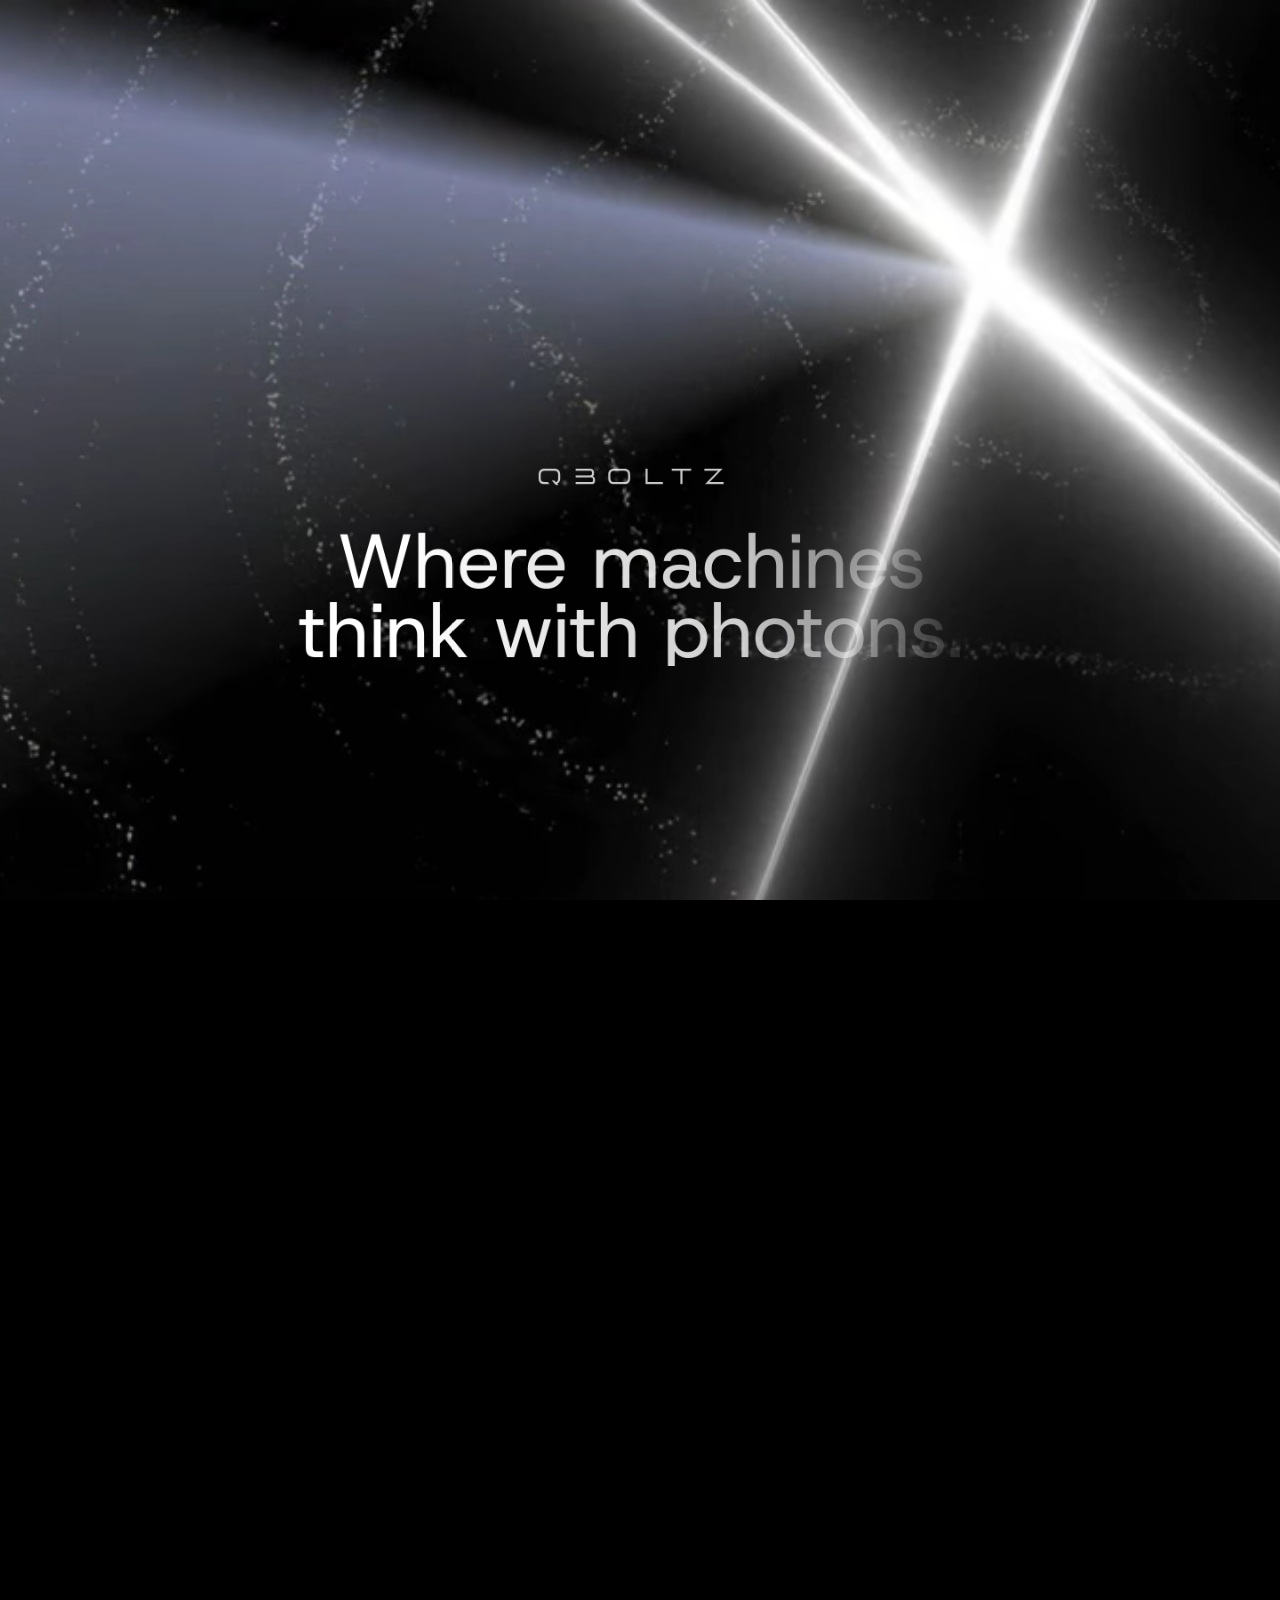
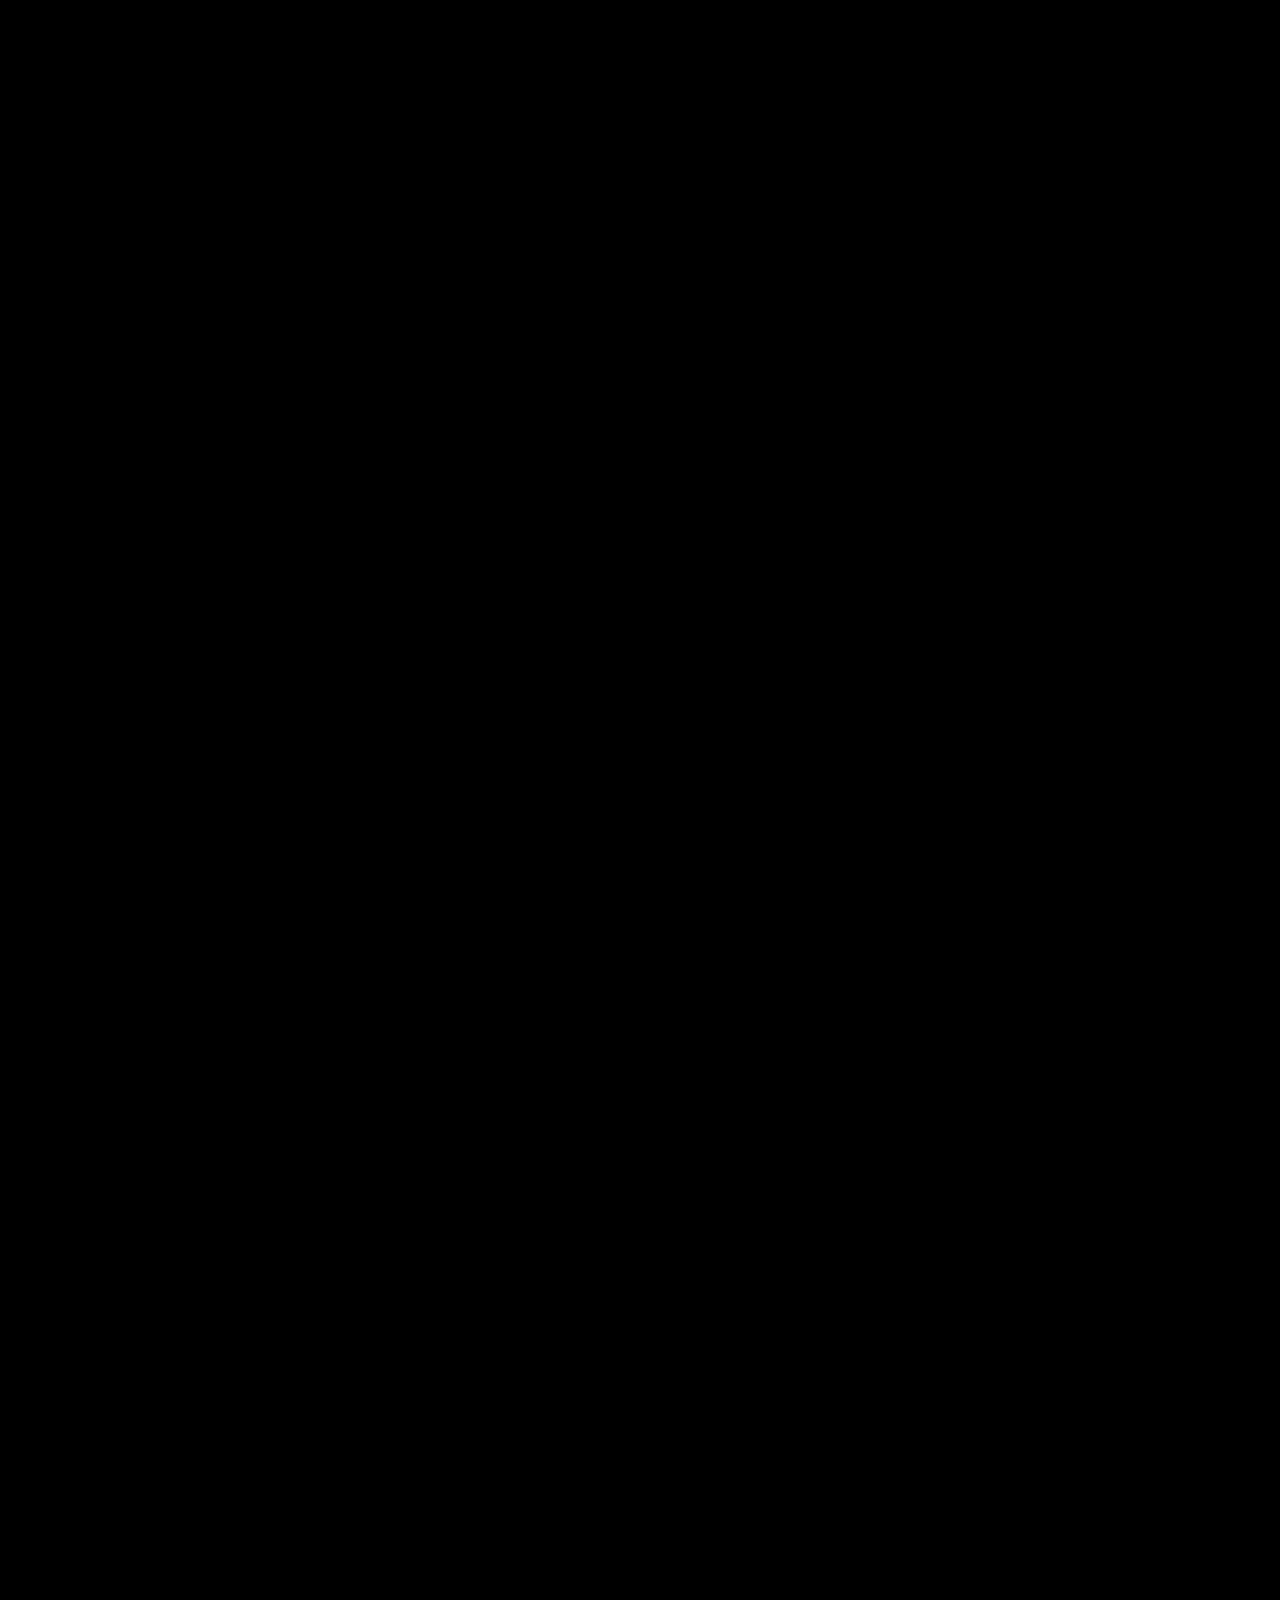
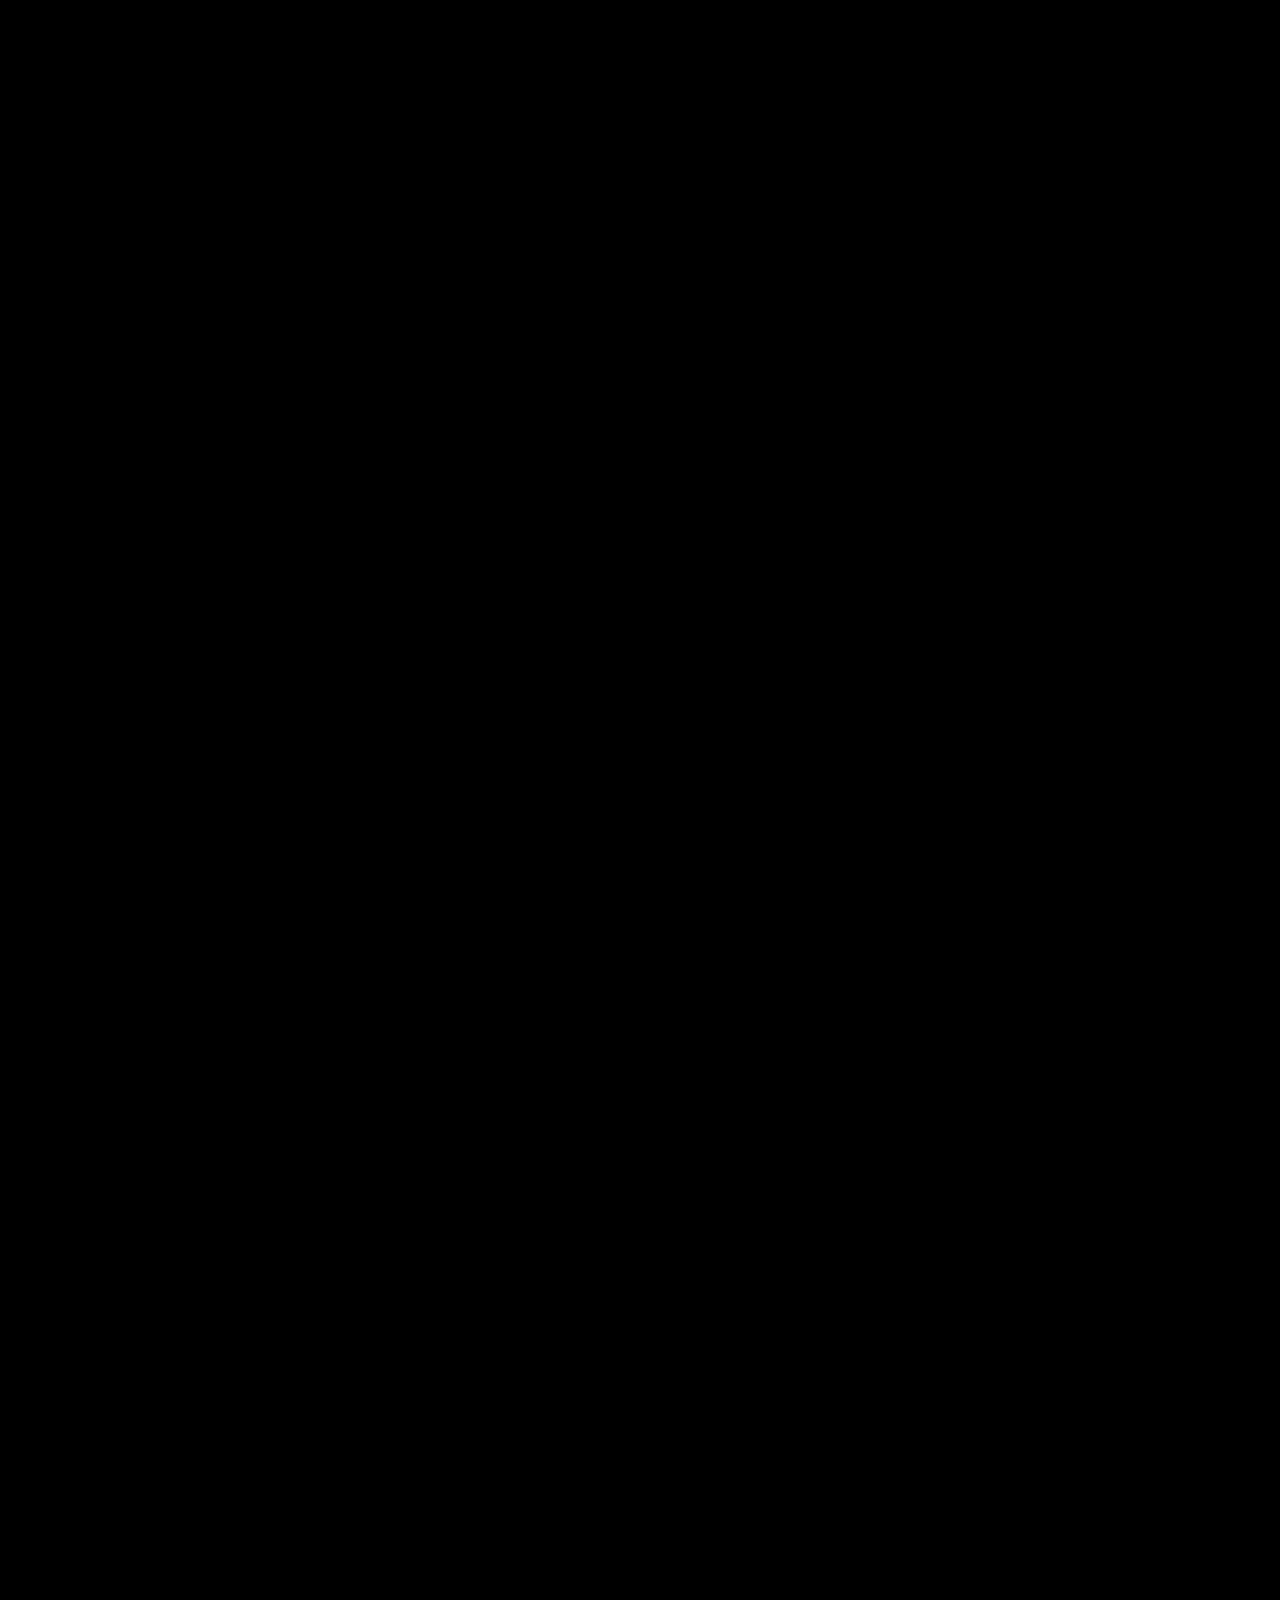
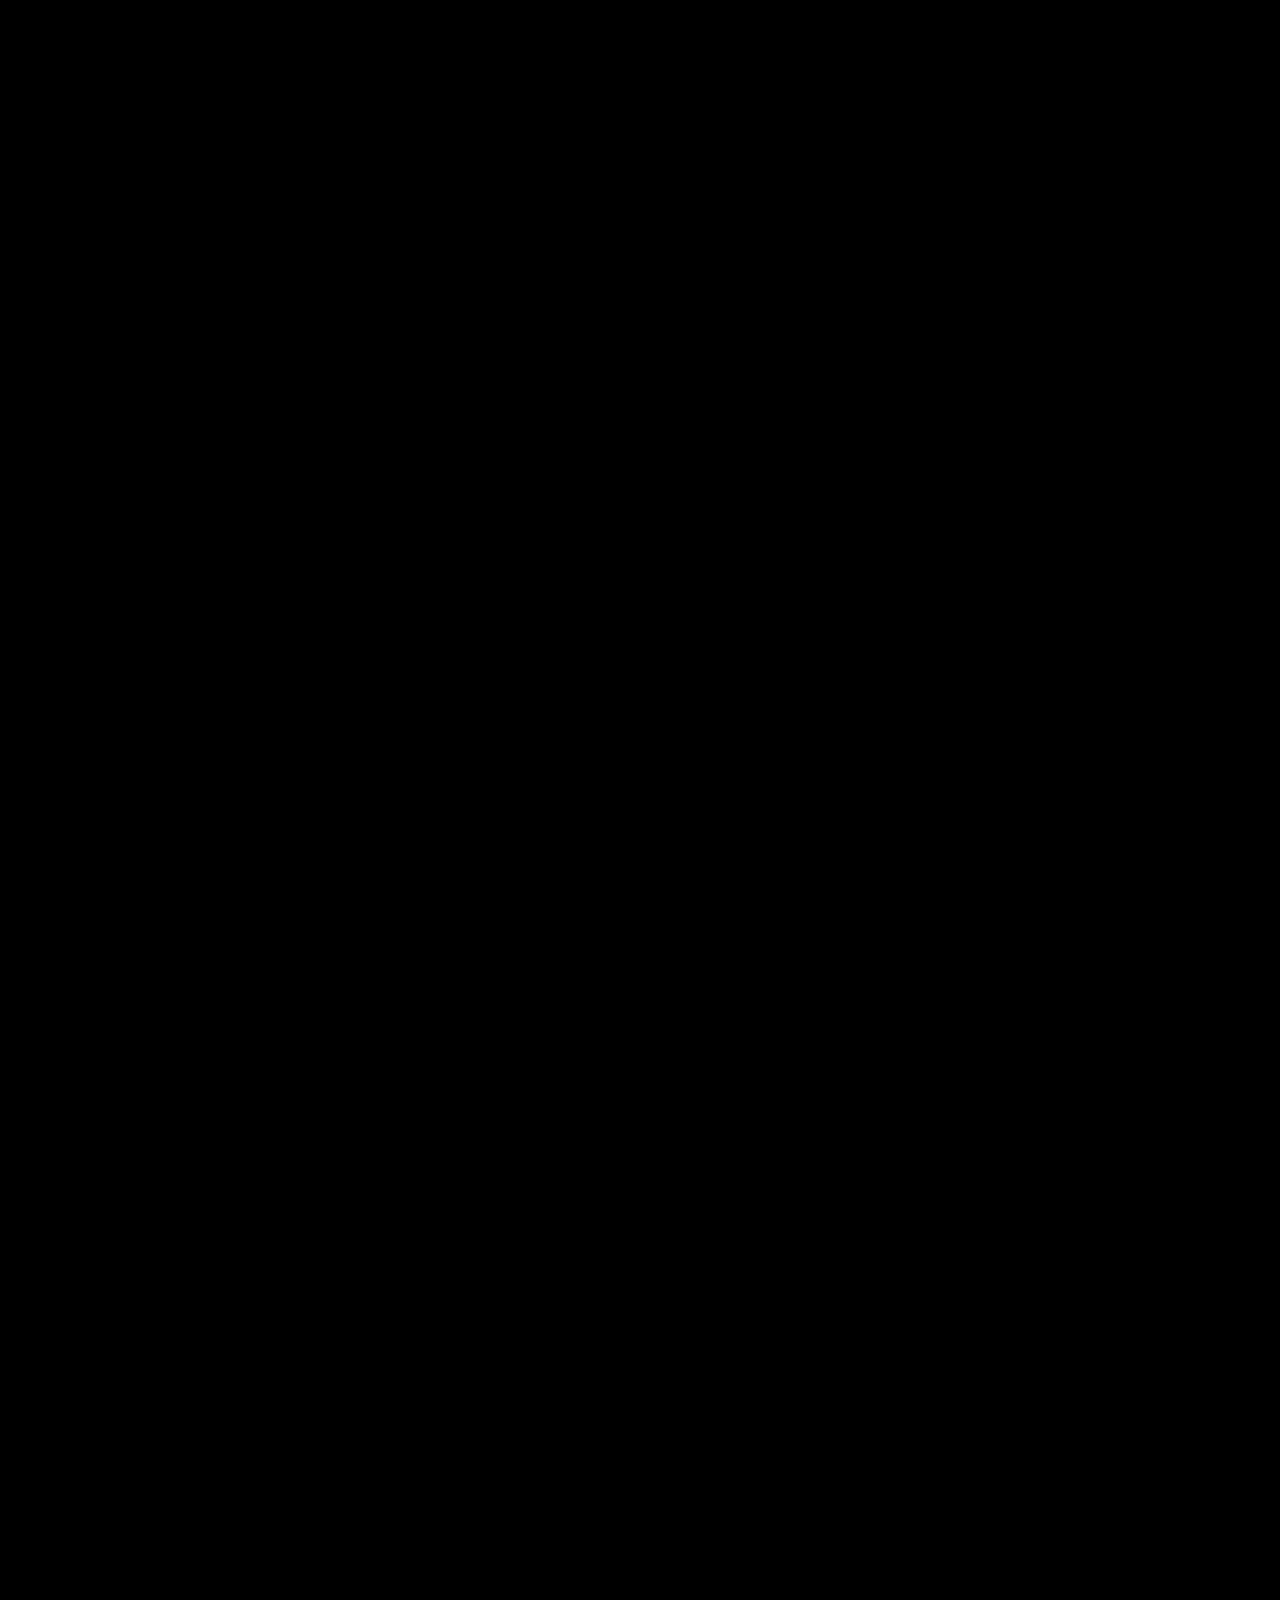
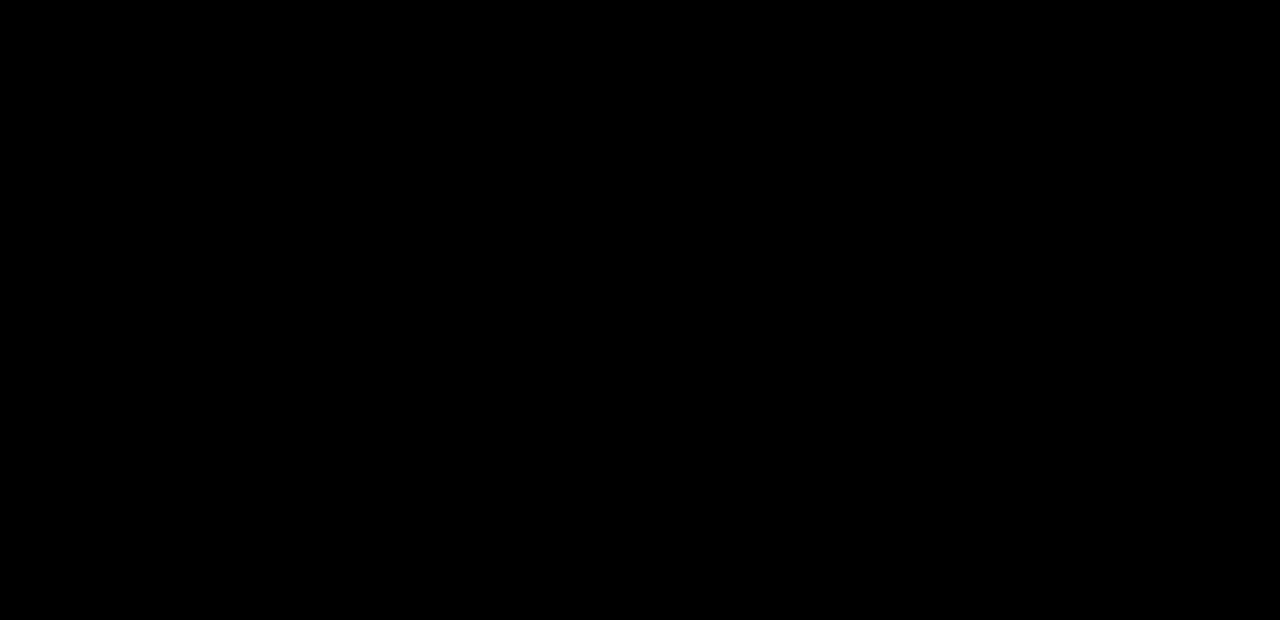
==== index.html @ 6c813267 "Build Qboltz landing from Figma Concept UI storyboard Static HTML/CSS/JS page: intro background vide" ====
<!doctype html>
<html lang="en">
<head>
  <meta charset="utf-8" />
  <meta name="viewport" content="width=device-width, initial-scale=1" />
  <title>Qboltz — Where machines think with photons</title>
  <meta name="description" content="Qboltz is building a new kind of co-processor for decisions that can't wait." />
  <link rel="preload" href="assets/fonts/HostGrotesk-latin.woff2" as="font" type="font/woff2" crossorigin />
  <link rel="stylesheet" href="assets/css/style.css" />
</head>
<body class="is-intro">
  <main class="story" id="top">
    <div class="stage">

      <!-- Backgrounds (cover-scaled 1440×800 artboard) -->
      <div class="bg" aria-hidden="true">
        <div class="bg__board">
          <div class="bg__layer bg__layer--f5"></div>
          <div class="bg__layer bg__layer--f6"></div>
          <div class="bg__layer bg__layer--f7"></div>
          <div class="bg__layer bg__layer--f8"><div class="bg__glow-f8"></div></div>
        </div>
        <div class="bg__grain"></div>
      </div>

      <!-- Hero: video intro → card that shrinks and scrolls away -->
      <section class="hero" aria-label="Qboltz">
        <video class="hero__video" poster="assets/images/hero-poster.jpg" autoplay muted playsinline preload="auto">
          <source src="assets/video/hero.webm" type="video/webm" />
          <source src="assets/video/hero.mp4" type="video/mp4" />
        </video>
        <div class="board board--contain">
          <div class="hero__content">
            <img class="hero__logo" src="assets/icons/logo-hero.svg" width="207.437" height="36.273" alt="Qboltz" />
            <h1 class="hero__title">Where machines<br />think with photons.</h1>
          </div>
        </div>
      </section>

      <!-- Scroll scenes (contain-scaled 1440×800 artboard) -->
      <div class="board board--contain scenes">
        <img class="frame-brackets" src="assets/icons/frame-brackets.svg" width="1019" height="446" alt="" aria-hidden="true" />

        <div class="scene scene--1" id="mission">
          <p class="scene__text scene__text--flat">We're building a new kind<br />of co-processor for<br />decisions that can't wait.</p>
          <p class="scene__text grad-text grad-text--a">We're building a new kind<br />of co-processor for<br />decisions that can't wait.</p>
        </div>

        <div class="scene scene--2">
          <p class="scene__text grad-text grad-text--a">More possible answers<br />than the universe has had<br />seconds.</p>
        </div>

        <div class="scene scene--3">
          <p class="scene__text scene__text--wide grad-text grad-text--b">2,000,000 variables.<br />Solved with light.</p>
        </div>

        <div class="scene scene--final" id="contact">
          <p class="final__title grad-text grad-text--c">Co-processor for the<br />quickest decisions.</p>
          <div class="final__cta">
            <a class="cta-btn" href="#contact">
              <img class="cta-btn__bg" src="assets/images/button-bg.png" alt="" aria-hidden="true" />
              <span class="cta-btn__inner">
                <span class="cta-btn__icon"><img src="assets/icons/plus.svg" width="18" height="18" alt="" /></span>
                <span class="cta-btn__label">Talk to us</span>
              </span>
            </a>
            <p class="final__caption">NEW KIND OF CO-PROCESSOR</p>
          </div>
        </div>
      </div>

      <!-- Left progress loader -->
      <div class="loader" aria-hidden="true">
        <div class="loader__top">
          <span class="loader__bar"></span>
          <span class="loader__num">01</span>
        </div>
        <div class="loader__lines">
          <span class="loader__line"></span>
          <span class="loader__line"></span>
          <span class="loader__line"></span>
        </div>
      </div>

      <!-- Header -->
      <header class="header-wrap">
        <nav class="header" aria-label="Main">
          <a class="header__logo" href="#top" aria-label="Qboltz home">
            <span class="header__logo-box"><img src="assets/icons/logo-header.svg" width="132.69" height="12.9" alt="" /></span>
          </a>
          <div class="header__menu">
            <a class="menu-item menu-item--mission" href="#mission" data-goto="f5">
              <img class="ico" src="assets/icons/bracket-l.svg" width="5" height="28" alt="" />
              <span class="menu-item__dot"></span>
              <span class="menu-item__label">mission</span>
              <img class="ico" src="assets/icons/bracket-r.svg" width="5" height="28" alt="" />
            </a>
            <a class="menu-item menu-item--industries" href="#industries">
              <img class="ico" src="assets/icons/bracket-l.svg" width="5" height="28" alt="" />
              <span class="menu-item__dot"></span>
              <span class="menu-item__label">industries</span>
              <img class="ico" src="assets/icons/bracket-r.svg" width="5" height="28" alt="" />
            </a>
          </div>
          <a class="btn-framed" href="#contact" data-goto="f8">
            <span class="btn-framed__label">Talk to us</span>
            <img class="ico btn-framed__corner btn-framed__corner--tl" src="assets/icons/corner-tl.svg" width="8" height="8" alt="" />
            <img class="ico btn-framed__corner btn-framed__corner--tr" src="assets/icons/corner-tr.svg" width="8" height="8" alt="" />
            <img class="ico btn-framed__corner btn-framed__corner--bl" src="assets/icons/corner-bl.svg" width="8" height="8" alt="" />
            <img class="ico btn-framed__corner btn-framed__corner--br" src="assets/icons/corner-br.svg" width="8" height="8" alt="" />
          </a>
        </nav>
      </header>

    </div>
  </main>

  <script src="assets/js/main.js"></script>
</body>
</html>
---- assets/css/style.css ----
/* ==========================================================================
   Qboltz — landing (Figma: Qboltz / Concept UI, node 769:217)
   All dimensions are design pixels of the 1440×800 frame. Artboards are
   scaled by the JS-provided --k factor (fit into the viewport), so at a
   1440×800 viewport everything renders 1:1 with the mockup.
   ========================================================================== */

@font-face {
  font-family: "Host Grotesk";
  font-style: normal;
  font-weight: 300 800;
  font-display: swap;
  src: url("../fonts/HostGrotesk-latin-ext.woff2") format("woff2");
  unicode-range: U+0100-02BA, U+02BD-02C5, U+02C7-02CC, U+02CE-02D7, U+02DD-02FF, U+0304, U+0308, U+0329, U+1D00-1DBF, U+1E00-1E9F, U+1EF2-1EFF, U+2020, U+20A0-20AB, U+20AD-20C4, U+2113, U+2C60-2C7F, U+A720-A7FF;
}
@font-face {
  font-family: "Host Grotesk";
  font-style: normal;
  font-weight: 300 800;
  font-display: swap;
  src: url("../fonts/HostGrotesk-latin.woff2") format("woff2");
  unicode-range: U+0000-00FF, U+0131, U+0152-0153, U+02BB-02BC, U+02C6, U+02DA, U+02DC, U+0304, U+0308, U+0329, U+2000-206F, U+20AC, U+2122, U+2191, U+2193, U+2212, U+2215, U+FEFF, U+FFFD;
}

:root {
  --font: "Host Grotesk", system-ui, sans-serif;
  --black: #000;
  --white: #fff;
  --header-bg: #0e0e0f;

  /* scale factors, set by main.js */
  --k: 1;
  --bgx: 1;

  /* theme (0 = dark, 1 = light), set by main.js */
  --t: 0;
  --fg: 255, 255, 255;
}

*,
*::before,
*::after { box-sizing: border-box; }

html, body { margin: 0; padding: 0; }

body {
  background: var(--black);
  color: var(--white);
  font-family: var(--font);
  -webkit-font-smoothing: antialiased;
  -moz-osx-font-smoothing: grayscale;
  text-rendering: geometricPrecision;
}

img { display: block; max-width: none; }
p, h1 { margin: 0; }
a { color: inherit; text-decoration: none; }

/* --------------------------------------------------------------------------
   Layout
   -------------------------------------------------------------------------- */

.story {
  position: relative;
  height: 780vh; /* real value is set by main.js */
}

.stage {
  position: sticky;
  top: 0;
  height: 100vh;
  height: 100svh;
  overflow: hidden;
  background: var(--black);
}

/* 1440×800 artboard centered in the viewport */
.board {
  position: absolute;
  left: 50%;
  top: 50%;
  width: 1440px;
  height: 800px;
  transform: translate(-50%, -50%) scale(var(--k));
  transform-origin: 50% 50%;
}

/* --------------------------------------------------------------------------
   Backgrounds (frames 5–8)
   -------------------------------------------------------------------------- */

.bg { position: absolute; inset: 0; pointer-events: none; }

.bg__board {
  position: absolute;
  left: 50%;
  top: 50%;
  width: 1440px;
  height: 800px;
  transform: translate(-50%, -50%) scale(var(--k));
}

.bg__layer {
  position: absolute;
  left: 50%;
  width: 1894px;
  transform: translateX(-50%) scaleX(var(--bgx));
  opacity: 0;
  background-repeat: no-repeat;
  background-size: 100% 100%;
  will-change: opacity;
}

/* Frame 769:325 — Rectangle 769:326 */
.bg__layer--f5 {
  top: -370px;
  height: 2519px;
  background-image:
    url("data:image/svg+xml;utf8,<svg viewBox='0 0 1894 2519' xmlns='http://www.w3.org/2000/svg' preserveAspectRatio='none'><rect x='0' y='0' height='2519' width='1894' fill='url(%23grad)' opacity='1'/><defs><radialGradient id='grad' gradientUnits='userSpaceOnUse' cx='0' cy='0' r='10' gradientTransform='matrix(0.25805 -251.9 477.26 0.28262 947 2519)'><stop stop-color='rgba(255,255,255,1)' offset='0.10707'/><stop stop-color='rgba(192,184,250,1)' offset='0.17102'/><stop stop-color='rgba(160,149,248,1)' offset='0.20299'/><stop stop-color='rgba(128,113,245,1)' offset='0.23497'/><stop stop-color='rgba(118,85,234,1)' offset='0.25781'/><stop stop-color='rgba(109,57,222,1)' offset='0.28065'/><stop stop-color='rgba(99,28,211,1)' offset='0.30349'/><stop stop-color='rgba(94,14,205,1)' offset='0.31491'/><stop stop-color='rgba(89,0,199,1)' offset='0.32633'/><stop stop-color='rgba(73,3,166,1)' offset='0.34911'/><stop stop-color='rgba(57,6,132,1)' offset='0.37189'/><stop stop-color='rgba(40,9,99,1)' offset='0.39467'/><stop stop-color='rgba(24,12,66,1)' offset='0.41745'/><stop stop-color='rgba(12,6,33,1)' offset='0.55054'/><stop stop-color='rgba(6,3,16,1)' offset='0.61709'/><stop stop-color='rgba(0,0,0,1)' offset='0.68363'/><stop stop-color='rgba(0,0,0,1)' offset='1'/></radialGradient></defs></svg>"),
    linear-gradient(90deg, #d9d9d9 0%, #d9d9d9 100%);
}

/* Frame 769:376 — Rectangle 769:379 */
.bg__layer--f6 {
  top: -763px;
  height: 2109px;
  background-image:
    url("data:image/svg+xml;utf8,<svg viewBox='0 0 1894 2109' xmlns='http://www.w3.org/2000/svg' preserveAspectRatio='none'><rect x='0' y='0' height='2109' width='1894' fill='url(%23grad)' opacity='1'/><defs><radialGradient id='grad' gradientUnits='userSpaceOnUse' cx='0' cy='0' r='10' gradientTransform='matrix(0.25805 -210.9 390.47 0.47777 947 2109)'><stop stop-color='rgba(255,255,255,1)' offset='0.10707'/><stop stop-color='rgba(205,184,250,1)' offset='0.17693'/><stop stop-color='rgba(167,149,247,1)' offset='0.21186'/><stop stop-color='rgba(128,113,245,1)' offset='0.24679'/><stop stop-color='rgba(115,85,234,1)' offset='0.27167'/><stop stop-color='rgba(103,57,222,1)' offset='0.29654'/><stop stop-color='rgba(90,28,211,1)' offset='0.32142'/><stop stop-color='rgba(83,14,205,1)' offset='0.33385'/><stop stop-color='rgba(77,0,199,1)' offset='0.34629'/><stop stop-color='rgba(61,3,166,1)' offset='0.37357'/><stop stop-color='rgba(45,6,132,1)' offset='0.40086'/><stop stop-color='rgba(28,9,99,1)' offset='0.42814'/><stop stop-color='rgba(12,12,66,1)' offset='0.45542'/><stop stop-color='rgba(6,6,33,1)' offset='0.51961'/><stop stop-color='rgba(3,3,16,1)' offset='0.55171'/><stop stop-color='rgba(0,0,0,1)' offset='0.5838'/><stop stop-color='rgba(0,0,0,1)' offset='1'/></radialGradient></defs></svg>"),
    linear-gradient(90deg, #d9d9d9 0%, #d9d9d9 100%);
}

/* Frame 769:428 — Rectangle 769:431 (frame bg #080914) */
.bg__layer--f7 {
  top: -869px; /* bottom: -78px */
  height: 1747px;
  background-color: #080914;
  background-image:
    url("data:image/svg+xml;utf8,<svg viewBox='0 0 1894 1747' xmlns='http://www.w3.org/2000/svg' preserveAspectRatio='none'><rect x='0' y='0' height='1747' width='1894' fill='url(%23grad)' opacity='1'/><defs><radialGradient id='grad' gradientUnits='userSpaceOnUse' cx='0' cy='0' r='10' gradientTransform='matrix(0.25805 -174.7 364.96 0.53909 947 1747)'><stop stop-color='rgba(255,255,255,1)' offset='0.10707'/><stop stop-color='rgba(192,184,250,1)' offset='0.17102'/><stop stop-color='rgba(160,149,247,1)' offset='0.20299'/><stop stop-color='rgba(128,113,245,1)' offset='0.23497'/><stop stop-color='rgba(116,85,234,1)' offset='0.25781'/><stop stop-color='rgba(103,57,222,1)' offset='0.28065'/><stop stop-color='rgba(90,28,211,1)' offset='0.30349'/><stop stop-color='rgba(83,14,205,1)' offset='0.31491'/><stop stop-color='rgba(77,0,199,1)' offset='0.32633'/><stop stop-color='rgba(61,3,166,1)' offset='0.34911'/><stop stop-color='rgba(45,6,132,1)' offset='0.37189'/><stop stop-color='rgba(28,9,99,1)' offset='0.39467'/><stop stop-color='rgba(12,12,66,1)' offset='0.41745'/><stop stop-color='rgba(6,6,33,1)' offset='0.55054'/><stop stop-color='rgba(3,3,16,1)' offset='0.61709'/><stop stop-color='rgba(0,0,0,1)' offset='0.68363'/><stop stop-color='rgba(0,0,0,1)' offset='1'/></radialGradient></defs></svg>"),
    linear-gradient(90deg, #d9d9d9 0%, #d9d9d9 100%);
}

/* Frame 769:480 — white frame + Rectangle 769:481 */
.bg__layer--f8 {
  top: -2000px;
  height: 4800px;
  background: var(--white);
}
.bg__glow-f8 {
  position: absolute;
  left: 0;
  top: calc(2000px + 239px - 1747px); /* bottom: 561px inside the 800px frame */
  width: 1894px;
  height: 1747px;
  background-repeat: no-repeat;
  background-size: 100% 100%;
  background-image:
    url("data:image/svg+xml;utf8,<svg viewBox='0 0 1894 1747' xmlns='http://www.w3.org/2000/svg' preserveAspectRatio='none'><rect x='0' y='0' height='1747' width='1894' fill='url(%23grad)' opacity='1'/><defs><radialGradient id='grad' gradientUnits='userSpaceOnUse' cx='0' cy='0' r='10' gradientTransform='matrix(0.25805 -174.7 600.24 0.88662 947 1747)'><stop stop-color='rgba(255,255,255,1)' offset='0.10707'/><stop stop-color='rgba(198,209,255,1)' offset='0.17102'/><stop stop-color='rgba(140,163,255,1)' offset='0.23497'/><stop stop-color='rgba(122,122,237,1)' offset='0.25781'/><stop stop-color='rgba(104,82,219,1)' offset='0.28065'/><stop stop-color='rgba(85,41,201,1)' offset='0.30349'/><stop stop-color='rgba(76,20,192,1)' offset='0.31491'/><stop stop-color='rgba(72,10,188,1)' offset='0.32062'/><stop stop-color='rgba(67,0,183,1)' offset='0.32633'/><stop stop-color='rgba(46,6,124,1)' offset='0.37189'/><stop stop-color='rgba(35,9,95,1)' offset='0.39467'/><stop stop-color='rgba(24,12,66,1)' offset='0.41745'/><stop stop-color='rgba(12,6,33,1)' offset='0.55054'/><stop stop-color='rgba(6,3,16,1)' offset='0.61709'/><stop stop-color='rgba(0,0,0,1)' offset='0.68363'/><stop stop-color='rgba(0,0,0,1)' offset='1'/></radialGradient></defs></svg>"),
    linear-gradient(90deg, #d9d9d9 0%, #d9d9d9 100%);
}

/* Figma "Noise" effect on the gradient frames (5–7): dark grain, ~7.5% */
.bg__grain {
  position: absolute;
  inset: 0;
  background: url("../images/noise.png") repeat;
  background-size: 256px 256px;
  opacity: 0;
}

/* --------------------------------------------------------------------------
   Hero (frames 1–4)
   -------------------------------------------------------------------------- */

.hero {
  position: absolute;
  inset: 0;
  overflow: hidden;
  background: var(--black);
  transform-origin: 50% 0;
  will-change: transform, opacity, border-radius;
}

.hero__video {
  position: absolute;
  inset: 0;
  width: 100%;
  height: 100%;
  object-fit: cover;
  pointer-events: none;
}

/* Frame 2147226041 (769:748): x 335, y 412, 750 × 230.27 */
.hero__content {
  position: absolute;
  left: 335px;
  top: 412px;
  width: 750px;
  display: flex;
  flex-direction: column;
  align-items: center;
  justify-content: center;
  gap: 40px;
  opacity: 0;
  transform: translateY(16px);
  transition: opacity 1.2s cubic-bezier(.22, .61, .36, 1), transform 1.2s cubic-bezier(.22, .61, .36, 1);
}
.is-revealed .hero__content { opacity: 1; transform: none; }

.hero__logo { width: 207.437px; height: 36.273px; }

.hero__title {
  font-weight: 400;
  font-size: 86.031px;
  line-height: 0.9;
  text-align: center;
  white-space: nowrap;
  color: transparent;
  background-image: linear-gradient(86.37949870837723deg, #fff 16.491%, rgba(255, 255, 255, 0.8) 65.741%, rgba(255, 255, 255, 0.1) 98.313%);
  -webkit-background-clip: text;
  background-clip: text;
}

/* --------------------------------------------------------------------------
   Scenes (frames 4–8)
   -------------------------------------------------------------------------- */

.scenes { pointer-events: none; }

/* Group 97827: left calc(8.33% + 91px), top calc(50% + 10.5px), 1019 × 445 */
.frame-brackets {
  position: absolute;
  left: 211px;
  top: calc(400px + 10.5px - 222.5px - 0.49px);
  width: 1019px;
  height: 445.98px;
  opacity: 0;
}

.scene {
  position: absolute;
  left: 720px;
  top: 400px;
  width: 800px;
  display: flex;
  align-items: center;
  justify-content: center;
  opacity: 0;
  transform: translate(-50%, -50%);
  will-change: transform, opacity;
}

.scene__text {
  width: 716px;
  font-weight: 300;
  font-size: 64px;
  line-height: 1.1;
  letter-spacing: -1.92px;
  text-align: center;
}
.scene__text--wide { width: 746px; }

/* CSS adds the (negative) letter-spacing after the last glyph of each line;
   Figma doesn't — re-center lines by half of it */
.scene__text,
.final__title { translate: -0.96px 0; }

.scene--1 .scene__text--flat {
  position: absolute;
  left: 42px;
  top: 0;
  color: rgba(255, 255, 255, 0.6);
}

.grad-text {
  color: transparent;
  background-repeat: no-repeat;
  background-size: 100% 100%;
  -webkit-background-clip: text;
  background-clip: text;
}

/* Text 769:336 / 769:381 (716 × 210) */
.grad-text--a {
  background-image: url("data:image/svg+xml;utf8,<svg viewBox='0 0 716 210' xmlns='http://www.w3.org/2000/svg' preserveAspectRatio='none'><rect x='0' y='0' height='210' width='716' fill='url(%23grad)' opacity='1'/><defs><radialGradient id='grad' gradientUnits='userSpaceOnUse' cx='0' cy='0' r='10' gradientTransform='matrix(54.1 23.95 -15.58 35.194 130 -29.5)'><stop stop-color='rgba(255,255,255,1)' offset='0'/><stop stop-color='rgba(255,255,255,0.4)' offset='0.14159'/><stop stop-color='rgba(255,255,255,1)' offset='0.55563'/><stop stop-color='rgba(255,255,255,0.2)' offset='1'/></radialGradient></defs></svg>");
}

/* Text 769:433 (746 × 140) */
.grad-text--b {
  background-image: url("data:image/svg+xml;utf8,<svg viewBox='0 0 746 140' xmlns='http://www.w3.org/2000/svg' preserveAspectRatio='none'><rect x='0' y='0' height='140' width='746' fill='url(%23grad)' opacity='1'/><defs><radialGradient id='grad' gradientUnits='userSpaceOnUse' cx='0' cy='0' r='10' gradientTransform='matrix(75 27.45 -24.459 30.242 74.5 -60)'><stop stop-color='rgba(255,255,255,1)' offset='0'/><stop stop-color='rgba(255,255,255,0.4)' offset='0.14159'/><stop stop-color='rgba(255,255,255,1)' offset='0.30476'/><stop stop-color='rgba(255,255,255,0.2)' offset='1'/></radialGradient></defs></svg>");
}

/* Text 769:484 (800 × 140) */
.grad-text--c {
  background-image:
    url("data:image/svg+xml;utf8,<svg viewBox='0 0 800 140' xmlns='http://www.w3.org/2000/svg' preserveAspectRatio='none'><rect x='0' y='0' height='140' width='800' fill='url(%23grad)' opacity='1'/><defs><radialGradient id='grad' gradientUnits='userSpaceOnUse' cx='0' cy='0' r='10' gradientTransform='matrix(76.622 4.3881 -2.2234 13.409 33.778 26.119)'><stop stop-color='rgba(0,0,0,1)' offset='0'/><stop stop-color='rgba(6,6,7,1)' offset='0.0064401'/><stop stop-color='rgba(13,11,15,1)' offset='0.01288'/><stop stop-color='rgba(26,23,30,1)' offset='0.02576'/><stop stop-color='rgba(51,45,60,1)' offset='0.051521'/><stop stop-color='rgba(77,68,89,1)' offset='0.077281'/><stop stop-color='rgba(103,90,119,1)' offset='0.10304'/><stop stop-color='rgba(128,113,149,1)' offset='0.1288'/><stop stop-color='rgba(154,135,179,1)' offset='0.15456'/><stop stop-color='rgba(206,181,238,1)' offset='0.20608'/><stop stop-color='rgba(154,135,179,1)' offset='0.32293'/><stop stop-color='rgba(128,113,149,1)' offset='0.38135'/><stop stop-color='rgba(103,90,119,1)' offset='0.43978'/><stop stop-color='rgba(77,68,89,1)' offset='0.4982'/><stop stop-color='rgba(51,45,60,1)' offset='0.55663'/><stop stop-color='rgba(26,23,30,1)' offset='0.61505'/><stop stop-color='rgba(13,11,15,1)' offset='0.64426'/><stop stop-color='rgba(6,6,7,1)' offset='0.65887'/><stop stop-color='rgba(0,0,0,1)' offset='0.67347'/><stop stop-color='rgba(6,6,7,1)' offset='0.68368'/><stop stop-color='rgba(13,11,15,1)' offset='0.69388'/><stop stop-color='rgba(26,23,30,1)' offset='0.71429'/><stop stop-color='rgba(52,45,60,1)' offset='0.7551'/><stop stop-color='rgba(77,68,89,1)' offset='0.79592'/><stop stop-color='rgba(103,91,119,1)' offset='0.83674'/><stop stop-color='rgba(129,113,149,1)' offset='0.87755'/><stop stop-color='rgba(155,136,179,1)' offset='0.91837'/><stop stop-color='rgba(206,181,238,1)' offset='1'/></radialGradient></defs></svg>"),
    linear-gradient(90deg, #000 0%, #000 100%);
}

/* Frame 769:483: 800 wide, centered at top calc(50% + 30px), gap 80 */
.scene--final {
  top: 430px;
  flex-direction: column;
  gap: 80px;
}

.final__title {
  width: 800px;
  font-weight: 300;
  font-size: 64px;
  line-height: 1.1;
  letter-spacing: -1.92px;
  text-align: center;
}

.final__cta {
  display: flex;
  flex-direction: column;
  align-items: center;
  gap: 16px;
}

.final__caption {
  font-weight: 400;
  font-size: 16px;
  line-height: 16px;
  color: var(--black);
  opacity: 0.6;
  text-transform: uppercase;
  white-space: nowrap;
}

/* Button (769:136) */
.cta-btn {
  position: relative;
  display: flex;
  flex-direction: column;
  align-items: center;
  justify-content: center;
  width: 438px;
  height: 148px;
  padding: 4px;
  border: 2px solid rgba(0, 0, 0, 0.1);
  border-radius: 32px;
  clip-path: inset(0 round 32px); /* clip at the outer edge so the stroke sits on the image */
  isolation: isolate;
}
/* image fill spans the whole node under the 2px stroke, like in Figma */
.cta-btn__bg {
  position: absolute;
  left: -2px;
  top: -2px;
  width: 438px;
  height: 148px;
  object-fit: fill;
  border-radius: 32px;
  pointer-events: none;
  transition: transform 0.6s cubic-bezier(.22, .61, .36, 1);
  z-index: -1;
}
.cta-btn:hover .cta-btn__bg { transform: scale(1.04); }
.cta-btn__inner {
  display: flex;
  align-items: center;
  gap: 20px;
  padding-right: 16px;
}
.cta-btn__icon { position: relative; width: 16px; height: 16px; flex: none; }
.cta-btn__icon img {
  position: absolute;
  left: -1px;     /* inset: -6.22% -6.25% -6.28% -6.25% */
  top: -0.995px;
  width: 18px;
  height: 18.008px;
}
.cta-btn__label {
  font-weight: 400;
  font-size: 24px;
  line-height: 1;
  letter-spacing: 3.84px;
  text-transform: uppercase;
  color: var(--white);
  white-space: nowrap;
  margin-right: -3.84px; /* Figma doesn't count the trailing letter-spacing */
}

/* --------------------------------------------------------------------------
   Loader (769:327) — left: 0, vertically centered, 254 tall, padding 40
   -------------------------------------------------------------------------- */

.loader {
  position: absolute;
  left: 0;
  top: 50%;
  height: 254px;
  padding: 40px;
  display: flex;
  flex-direction: column;
  align-items: flex-start;
  justify-content: space-between;
  transform: translateY(-50%) scale(var(--k));
  transform-origin: 0 50%;
  color: rgb(var(--fg));
  opacity: 0;
  pointer-events: none;
}
.loader__top {
  display: flex;
  flex-direction: column;
  align-items: center;
  gap: 10px;
}
/* Line 22: 36 × 0, stroke 2, square caps */
.loader__bar {
  display: block;
  width: 36px;
  height: 0;
  position: relative;
}
.loader__bar::before {
  content: "";
  position: absolute;
  left: -1px;
  top: -1px;
  width: 38px;
  height: 2px;
  background: currentColor;
}
.loader__num {
  font-weight: 400;
  font-size: 12px;
  line-height: 16px;
  letter-spacing: 0.12px;
  text-transform: uppercase;
  white-space: nowrap;
}
/* Frame 2147225920: 36 × 24, three 1px lines at 0 / 12 / 24 */
.loader__lines {
  position: relative;
  width: 36px;
  height: 24px;
}
.loader__line {
  position: absolute;
  left: -0.5px;
  width: 37px;
  height: 1px;
  margin-top: -0.5px;
  background: currentColor;
  opacity: 0.4;
}
.loader__line:nth-child(1) { top: 0; }
.loader__line:nth-child(2) { top: 12px; }
.loader__line:nth-child(3) { top: 24px; }

/* --------------------------------------------------------------------------
   Header (769:240) — 634 × 48, top 10, centered
   -------------------------------------------------------------------------- */

.header-wrap {
  position: absolute;
  left: 50%;
  top: calc(10px * var(--k));
  transform: translateX(-50%) scale(var(--k));
  transform-origin: 50% 0;
  z-index: 10;
  opacity: 0;
  visibility: hidden;
}

.header {
  display: flex;
  align-items: center;
  gap: 32px;
  padding: 8px 12px 8px 24px;
  border-radius: 4px;
  background: rgba(14, 14, 15, calc(1 - var(--t)));
  -webkit-backdrop-filter: blur(calc(2.5px + 47.5px * var(--t)));
  backdrop-filter: blur(calc(2.5px + 47.5px * var(--t)));
  color: rgb(var(--fg));
}

/* white artwork → black on the light frame */
.header .ico,
.header__logo-box img { filter: invert(var(--t)); }

.header__logo {
  display: flex;
  flex-direction: column;
  align-items: center;
  justify-content: center;
  height: 32px;
}
.header__logo-box {
  position: relative;
  display: block;
  width: 136px;
  height: 16px;
  overflow: hidden;
}
.header__logo-box img {
  position: absolute;
  left: 1.6048px;  /* inset: 10% 1.25% 9.38% 1.18% */
  top: 1.6px;
  width: 132.69px;
  height: 12.9px;
}

.header__menu {
  display: flex;
  align-items: center;
  justify-content: center;
}

.menu-item {
  display: flex;
  align-items: center;
  gap: 10px;
  padding: 0 4px;
}
.menu-item .ico { width: 5px; height: 28px; }
.menu-item__dot {
  width: 6px;
  height: 6px;
  border-radius: 2px;
  background: rgba(var(--fg), 0.1);
  transition: background-color 0.3s ease;
}
.menu-item:hover .menu-item__dot,
.menu-item:focus-visible .menu-item__dot { background: rgba(var(--fg), 0.8); }

.menu-item__label,
.btn-framed__label {
  font-weight: 400;
  font-size: 12px;
  line-height: 16px;
  letter-spacing: 3.12px;
  text-transform: uppercase;
  white-space: nowrap;
}

/* Figma hugs labels without the trailing letter-spacing (67 / 93 / 94) */
.menu-item--mission .menu-item__label { width: 67px; }
.menu-item--industries .menu-item__label { width: 93px; }
.btn-framed__label { width: 94px; }

.btn-framed {
  position: relative;
  display: flex;
  align-items: center;
  padding: 8px 18px;
  border-radius: 2px;
  background: rgba(var(--fg), 0.07);
  -webkit-backdrop-filter: blur(8px);
  backdrop-filter: blur(8px);
  transition: background-color 0.3s ease;
}
.btn-framed:hover { background: rgba(var(--fg), 0.14); }
.btn-framed__corner { position: absolute; width: 8px; height: 8px; }
.btn-framed__corner--tl { left: 0; top: 0; }
.btn-framed__corner--tr { right: 0; top: 0; }
.btn-framed__corner--bl { left: 0; bottom: 0; }
.btn-framed__corner--br { right: 0; bottom: 0; }

a:focus-visible { outline: 1px solid rgba(var(--fg), 0.6); outline-offset: 2px; }
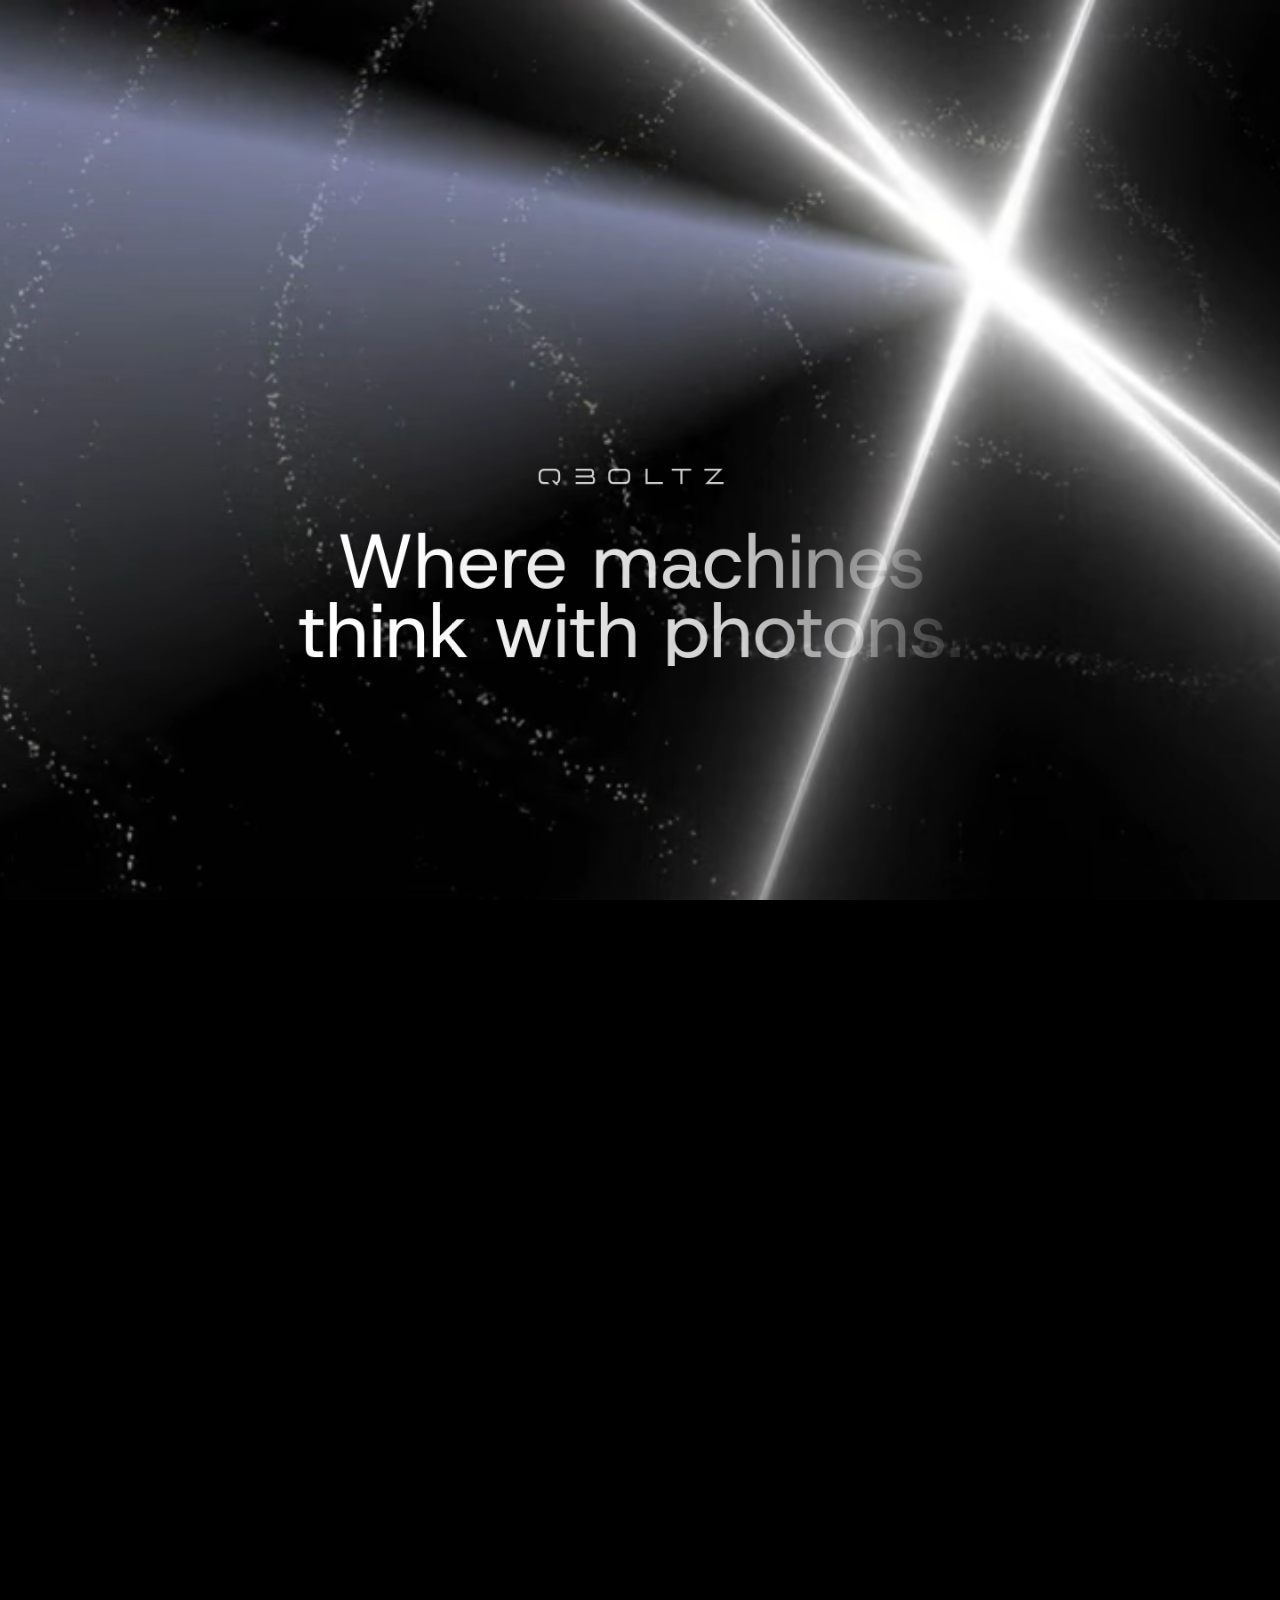
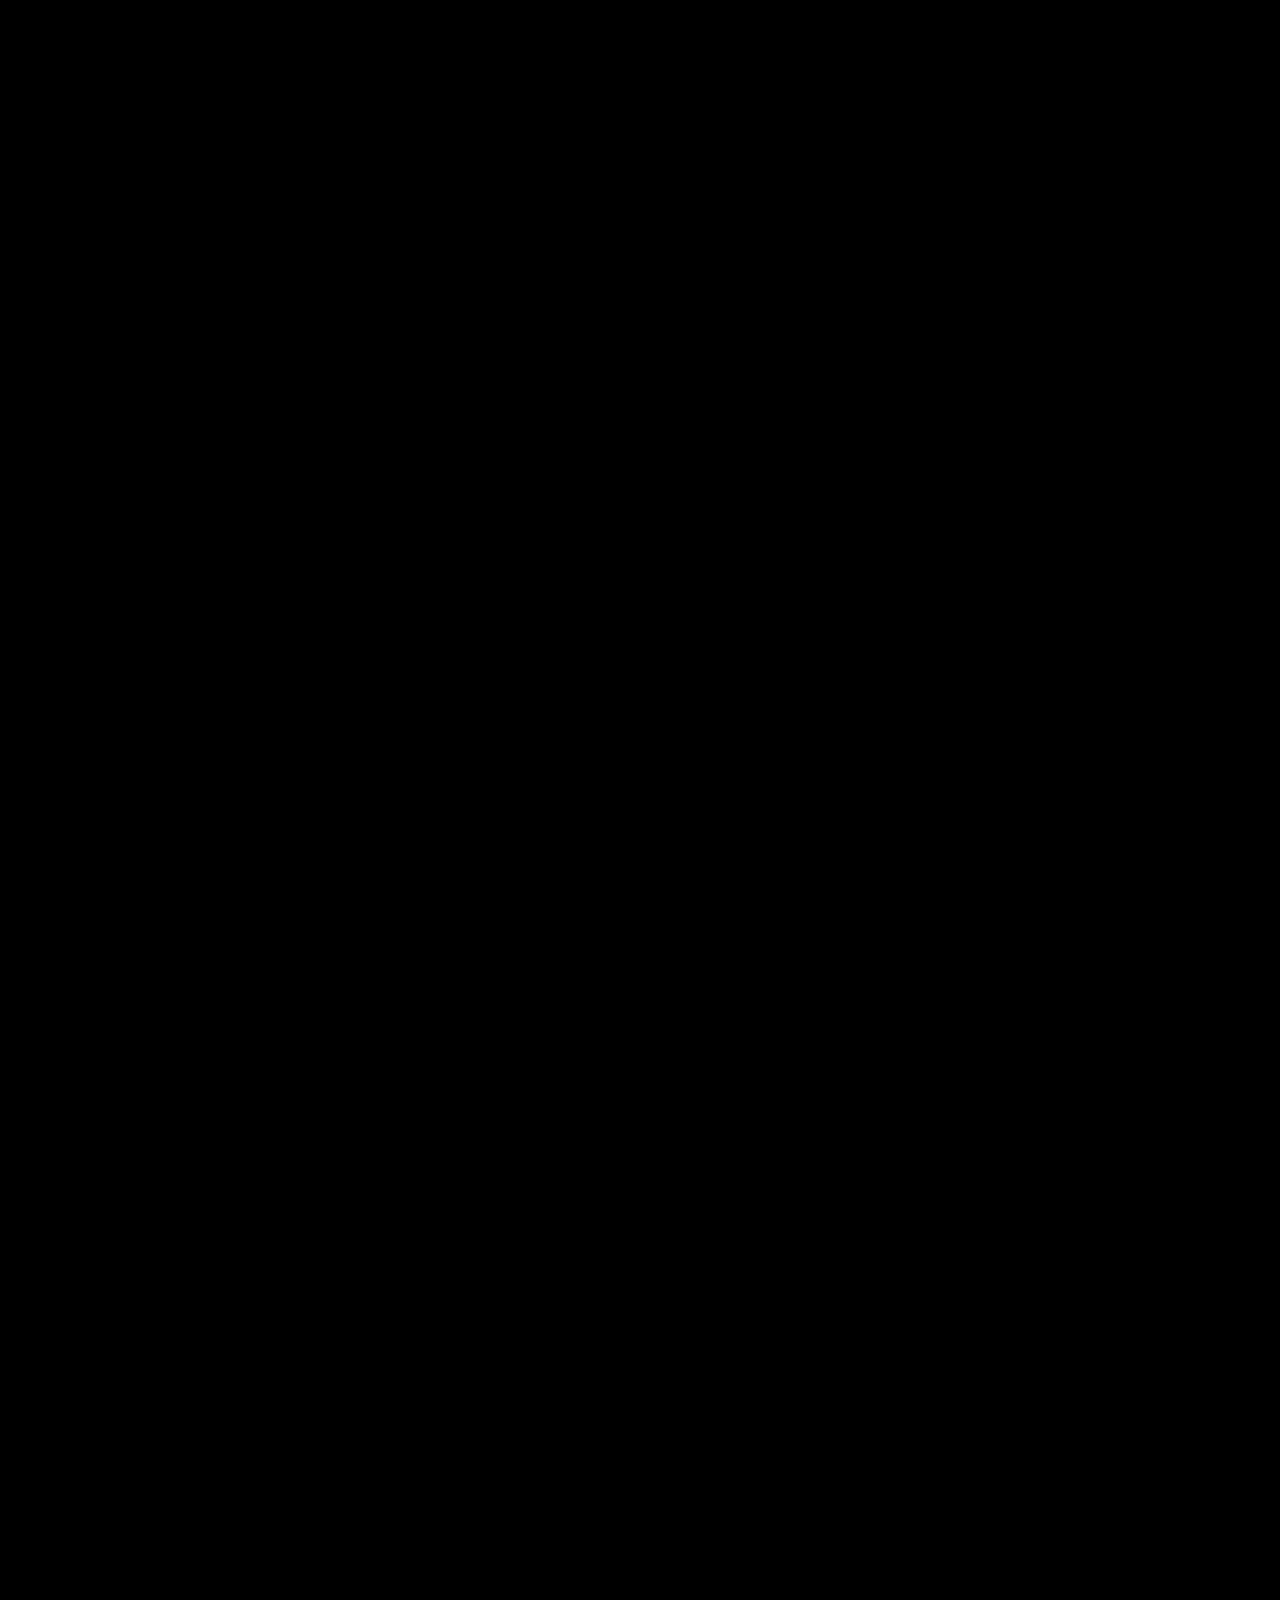
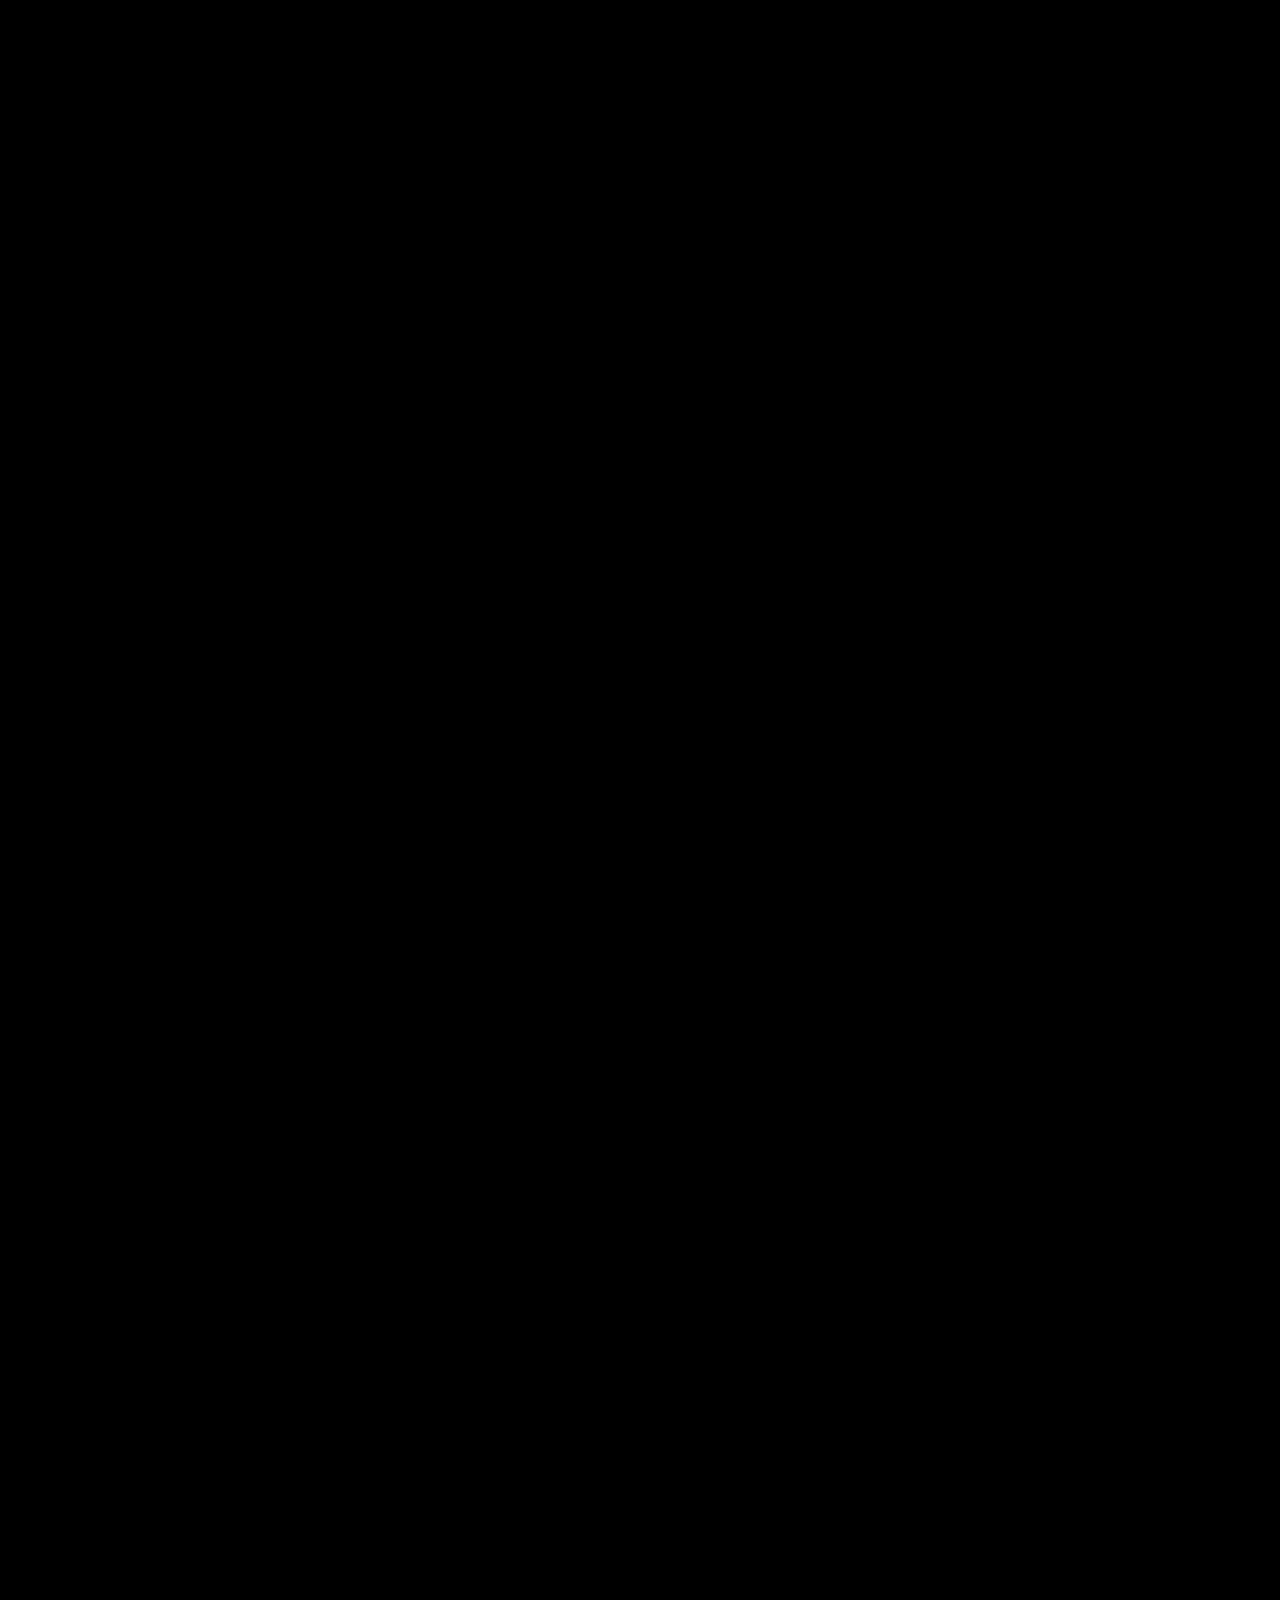
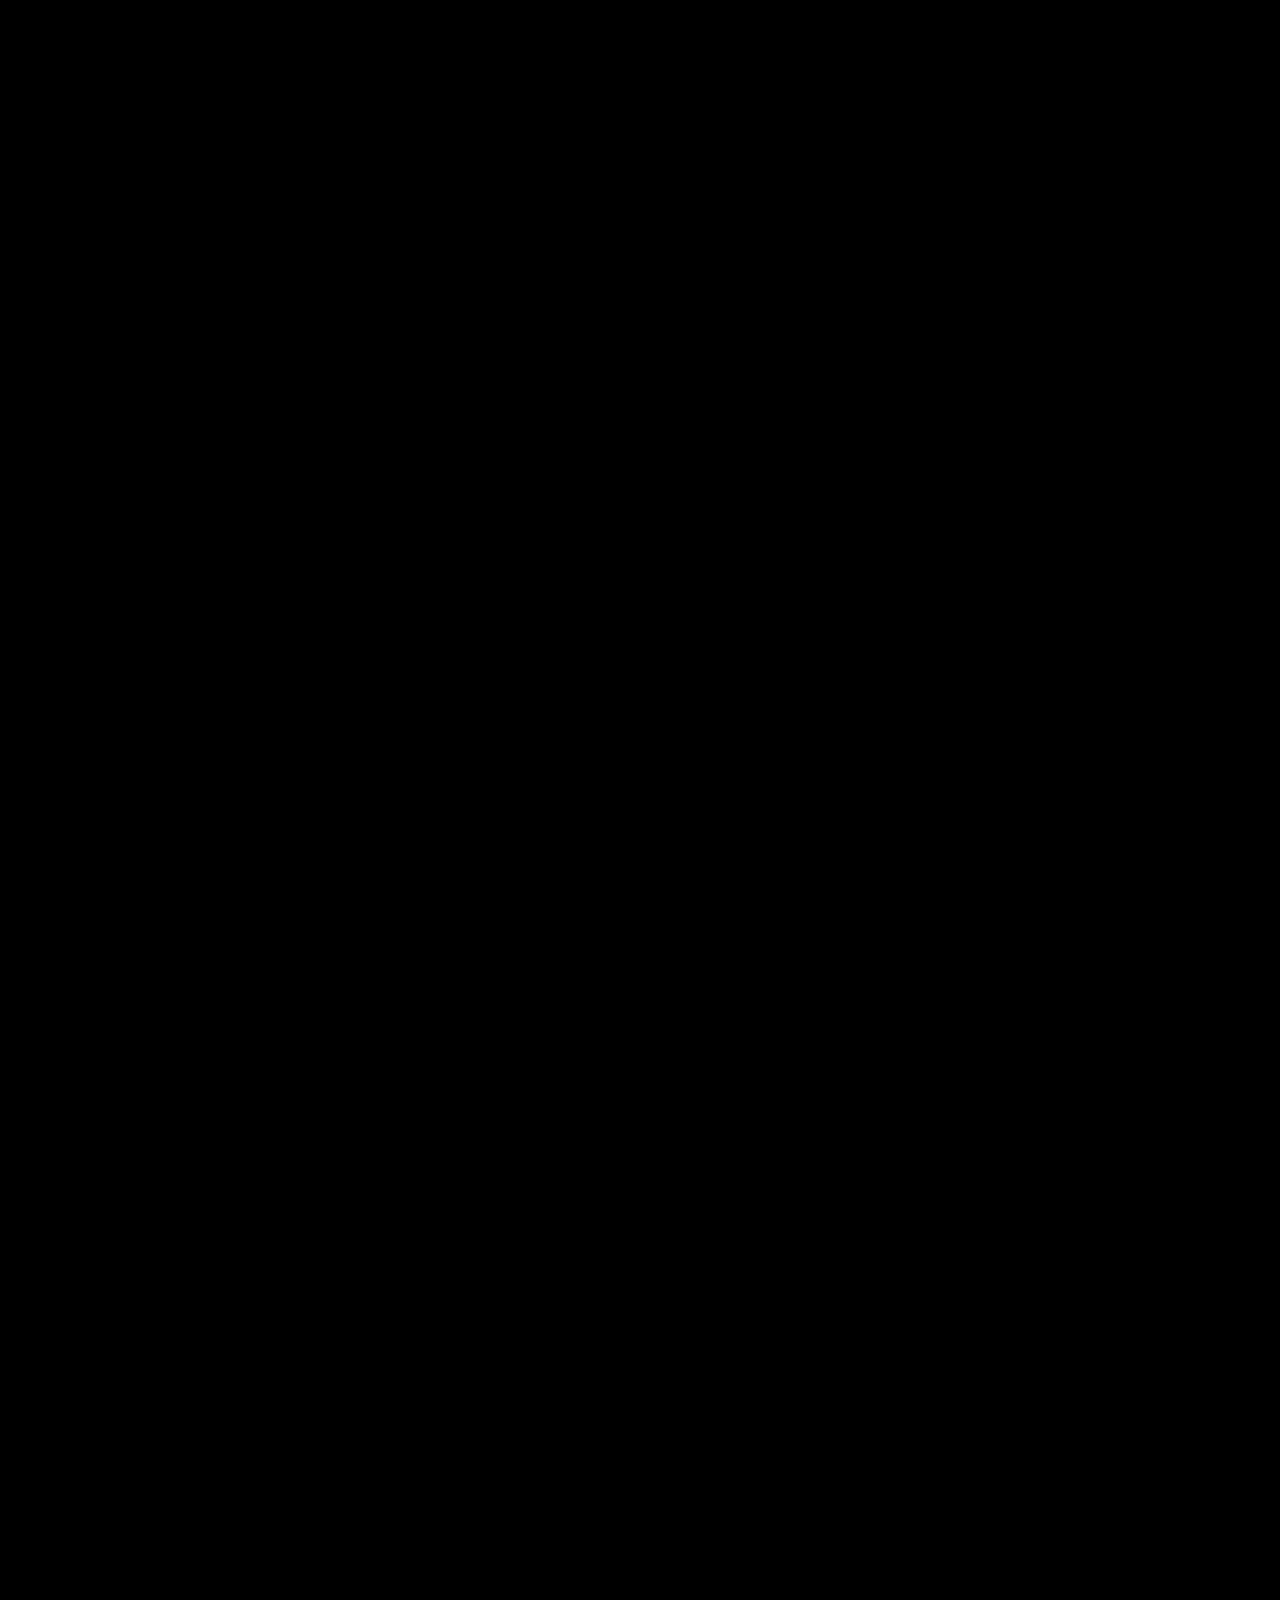
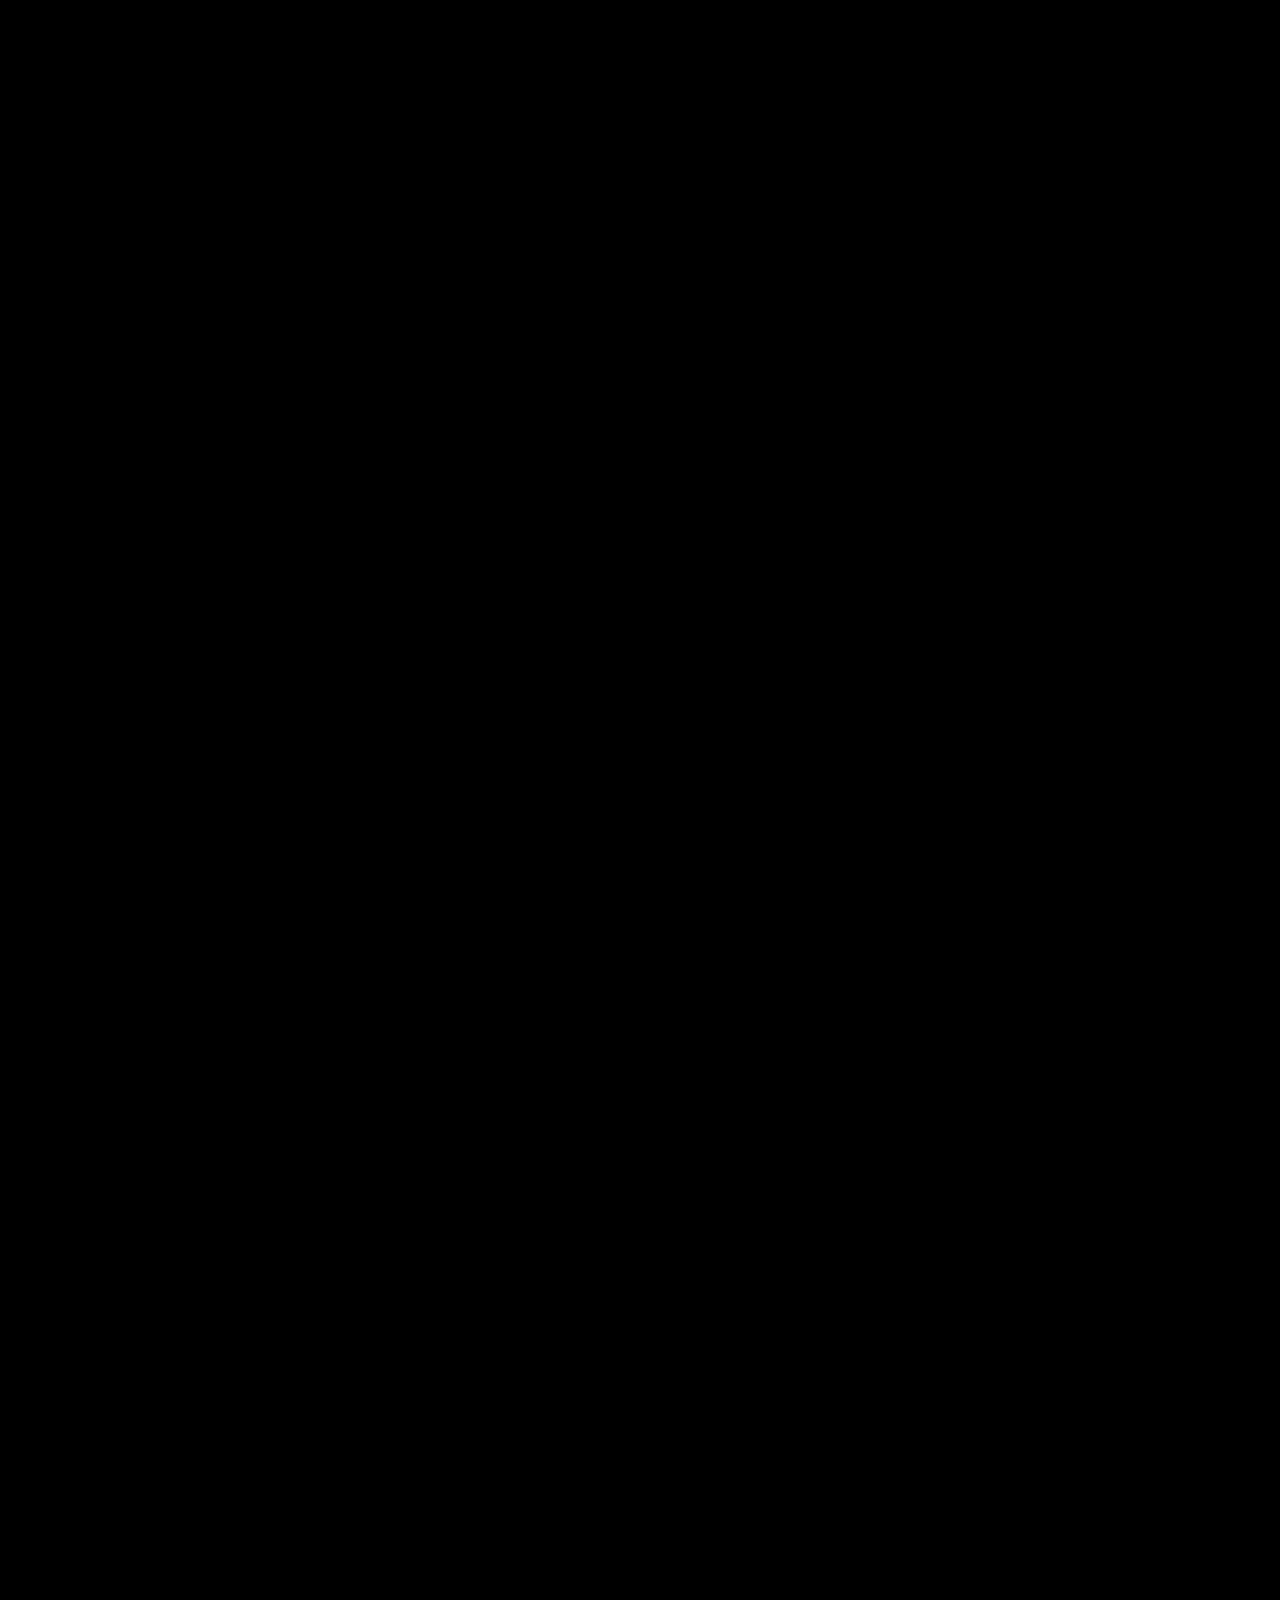
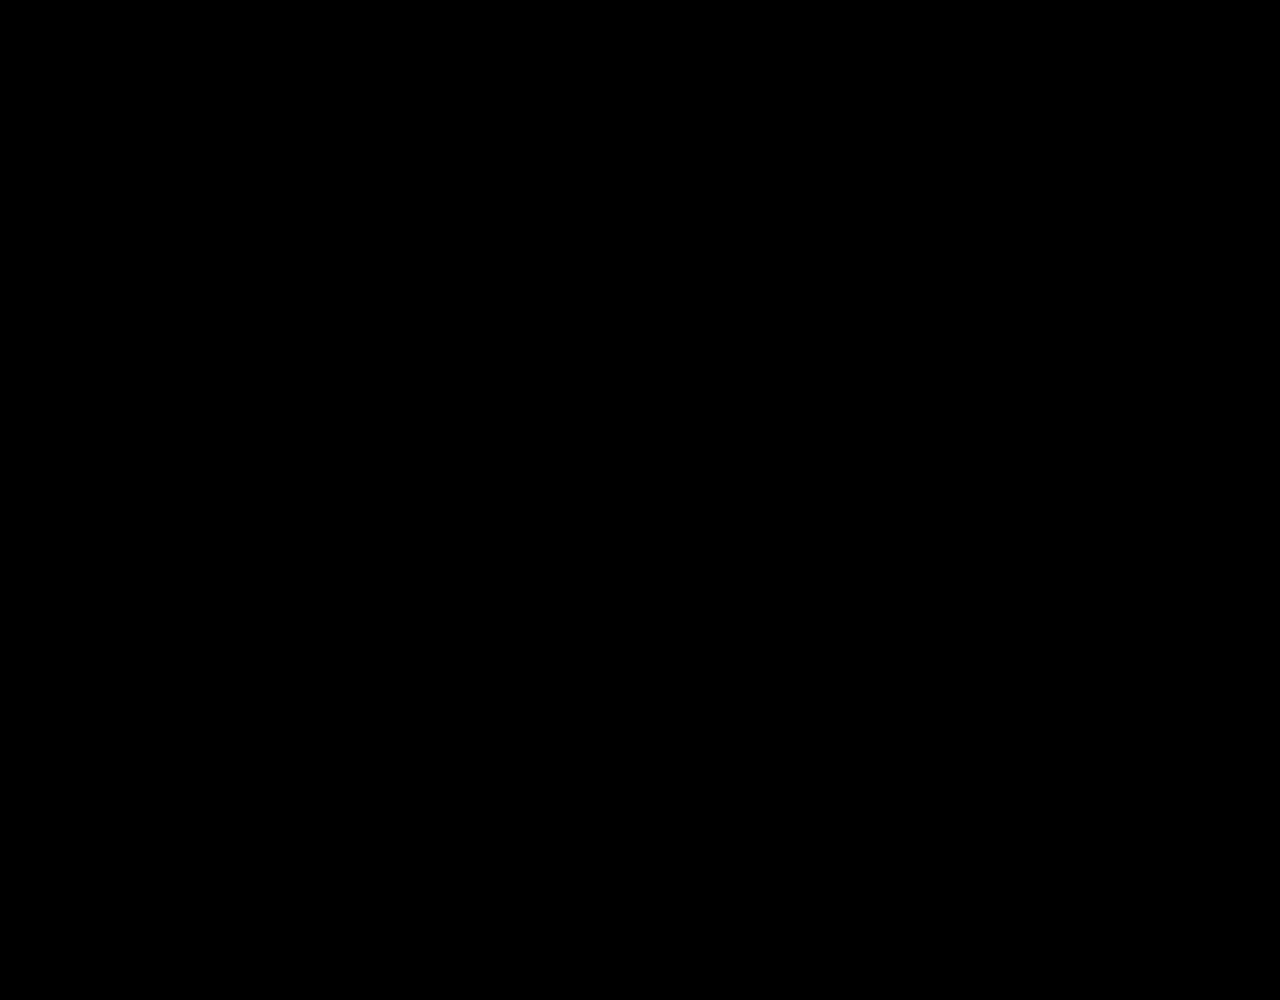
==== commit f51de0f7: "Add scroll text reveal and hover text roll Scene texts light up glyph by glyph as the page scrolls; " ====
--- a/index.html
+++ b/index.html
@@ -61,7 +61,7 @@
               <img class="cta-btn__bg" src="assets/images/button-bg.png" alt="" aria-hidden="true" />
               <span class="cta-btn__inner">
                 <span class="cta-btn__icon"><img src="assets/icons/plus.svg" width="18" height="18" alt="" /></span>
-                <span class="cta-btn__label">Talk to us</span>
+                <span class="cta-btn__label" data-roll>Talk to us</span>
               </span>
             </a>
             <p class="final__caption">NEW KIND OF CO-PROCESSOR</p>
@@ -92,18 +92,18 @@
             <a class="menu-item menu-item--mission" href="#mission" data-goto="f5">
               <img class="ico" src="assets/icons/bracket-l.svg" width="5" height="28" alt="" />
               <span class="menu-item__dot"></span>
-              <span class="menu-item__label">mission</span>
+              <span class="menu-item__label" data-roll>mission</span>
               <img class="ico" src="assets/icons/bracket-r.svg" width="5" height="28" alt="" />
             </a>
             <a class="menu-item menu-item--industries" href="#industries">
               <img class="ico" src="assets/icons/bracket-l.svg" width="5" height="28" alt="" />
               <span class="menu-item__dot"></span>
-              <span class="menu-item__label">industries</span>
+              <span class="menu-item__label" data-roll>industries</span>
               <img class="ico" src="assets/icons/bracket-r.svg" width="5" height="28" alt="" />
             </a>
           </div>
           <a class="btn-framed" href="#contact" data-goto="f8">
-            <span class="btn-framed__label">Talk to us</span>
+            <span class="btn-framed__label" data-roll>Talk to us</span>
             <img class="ico btn-framed__corner btn-framed__corner--tl" src="assets/icons/corner-tl.svg" width="8" height="8" alt="" />
             <img class="ico btn-framed__corner btn-framed__corner--tr" src="assets/icons/corner-tr.svg" width="8" height="8" alt="" />
             <img class="ico btn-framed__corner btn-framed__corner--bl" src="assets/icons/corner-bl.svg" width="8" height="8" alt="" />
--- a/assets/css/style.css
+++ b/assets/css/style.css
@@ -279,6 +279,15 @@
   background-clip: text;
 }
 
+/* scroll reveal: glyph spans carry the paragraph gradient (see main.js) */
+.grad-text.is-split { position: relative; background: none; }
+.grad-text .rv {
+  color: transparent;
+  background-repeat: no-repeat;
+  -webkit-background-clip: text;
+  background-clip: text;
+}
+
 /* Text 769:336 / 769:381 (716 × 210) */
 .grad-text--a {
   background-image: url("data:image/svg+xml;utf8,<svg viewBox='0 0 716 210' xmlns='http://www.w3.org/2000/svg' preserveAspectRatio='none'><rect x='0' y='0' height='210' width='716' fill='url(%23grad)' opacity='1'/><defs><radialGradient id='grad' gradientUnits='userSpaceOnUse' cx='0' cy='0' r='10' gradientTransform='matrix(54.1 23.95 -15.58 35.194 130 -29.5)'><stop stop-color='rgba(255,255,255,1)' offset='0'/><stop stop-color='rgba(255,255,255,0.4)' offset='0.14159'/><stop stop-color='rgba(255,255,255,1)' offset='0.55563'/><stop stop-color='rgba(255,255,255,0.2)' offset='1'/></radialGradient></defs></svg>");
@@ -562,3 +571,36 @@
 .btn-framed__corner--br { right: 0; bottom: 0; }
 
 a:focus-visible { outline: 1px solid rgba(var(--fg), 0.6); outline-offset: 2px; }
+
+/* --------------------------------------------------------------------------
+   Hover text roll (header tabs, header button, final CTA)
+   -------------------------------------------------------------------------- */
+
+.roll {
+  display: inline-block;
+  vertical-align: top;
+  clip-path: inset(0 -24px); /* clip vertically only */
+}
+.roll__ch {
+  position: relative;
+  display: inline-block;
+  white-space: pre;
+  transition: transform 0.6s cubic-bezier(0.65, 0, 0.35, 1);
+  transition-delay: calc(var(--i) * 22ms);
+}
+.roll__ch::after {
+  content: attr(data-ch);
+  position: absolute;
+  left: 0;
+  top: 100%;
+}
+.menu-item:hover .roll__ch,
+.menu-item:focus-visible .roll__ch,
+.btn-framed:hover .roll__ch,
+.btn-framed:focus-visible .roll__ch,
+.cta-btn:hover .roll__ch,
+.cta-btn:focus-visible .roll__ch { transform: translateY(-100%); }
+
+@media (prefers-reduced-motion: reduce) {
+  .roll__ch { transition: none; }
+}
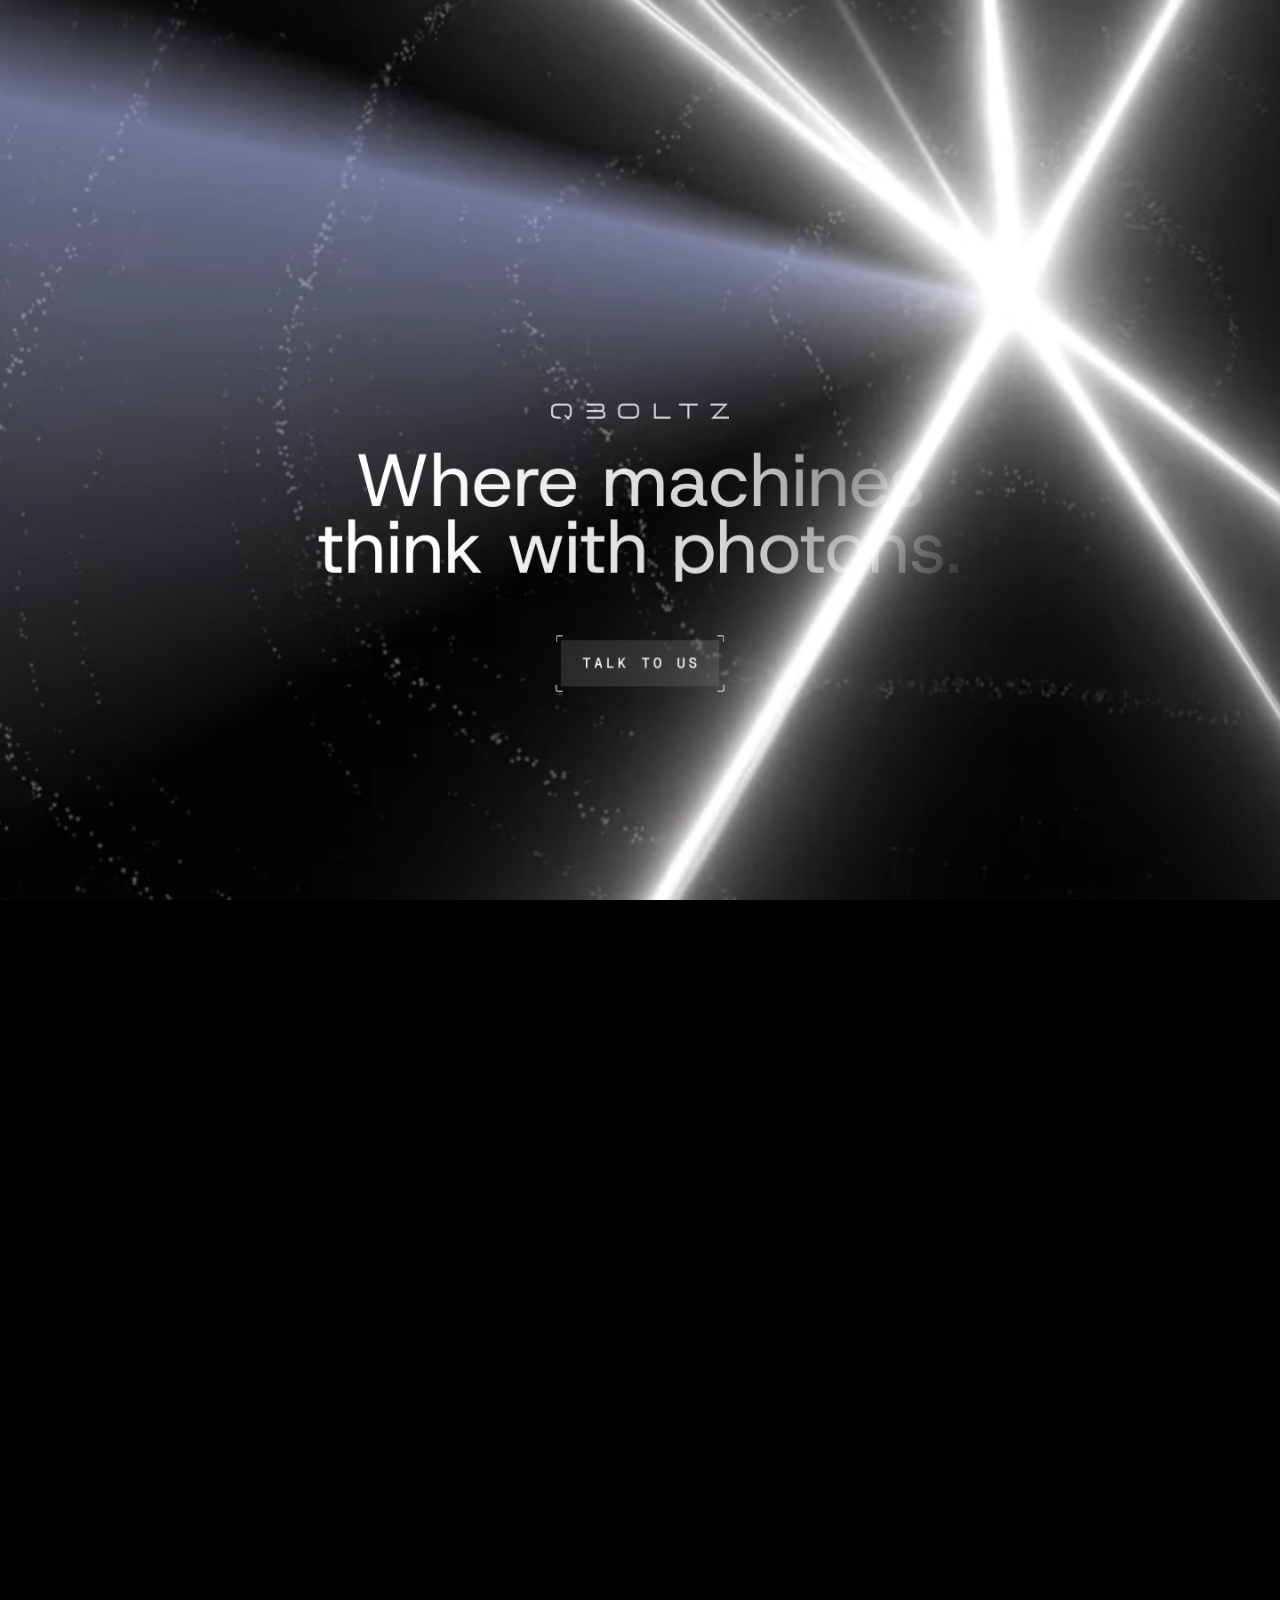
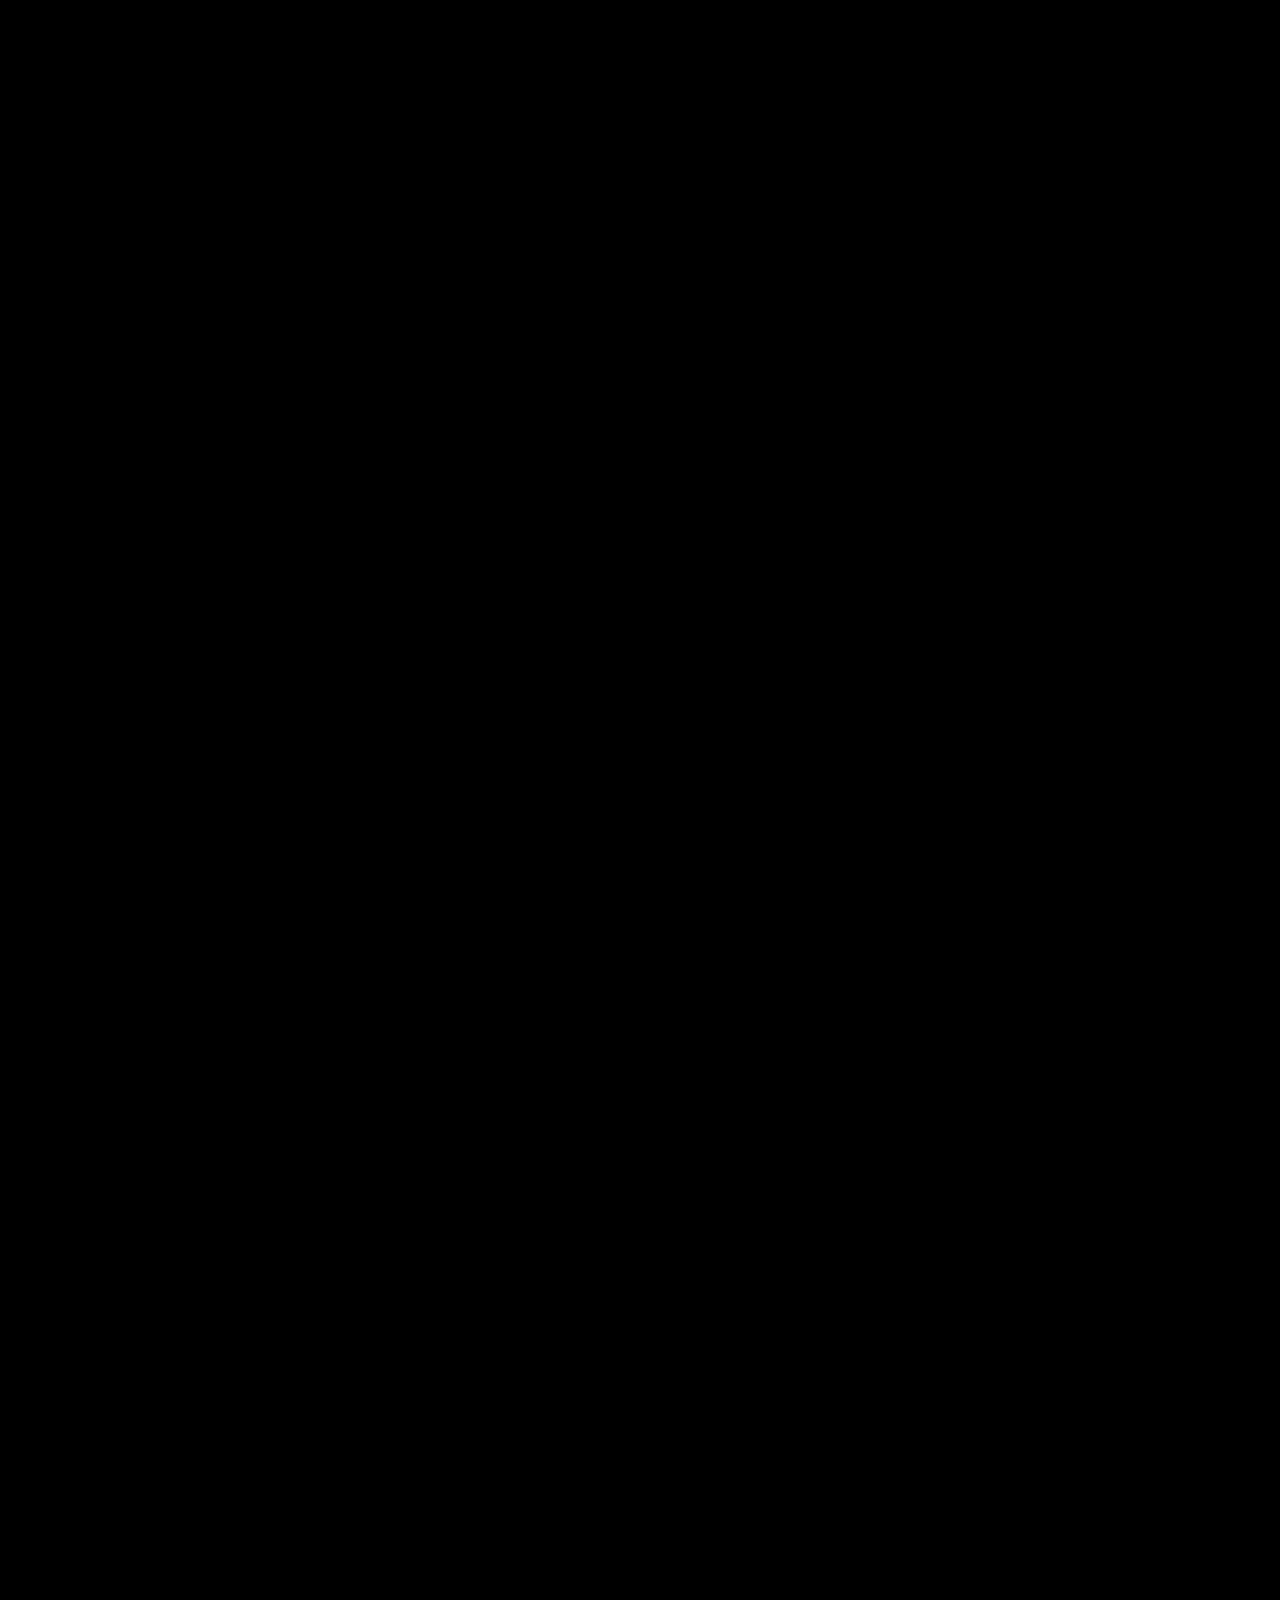
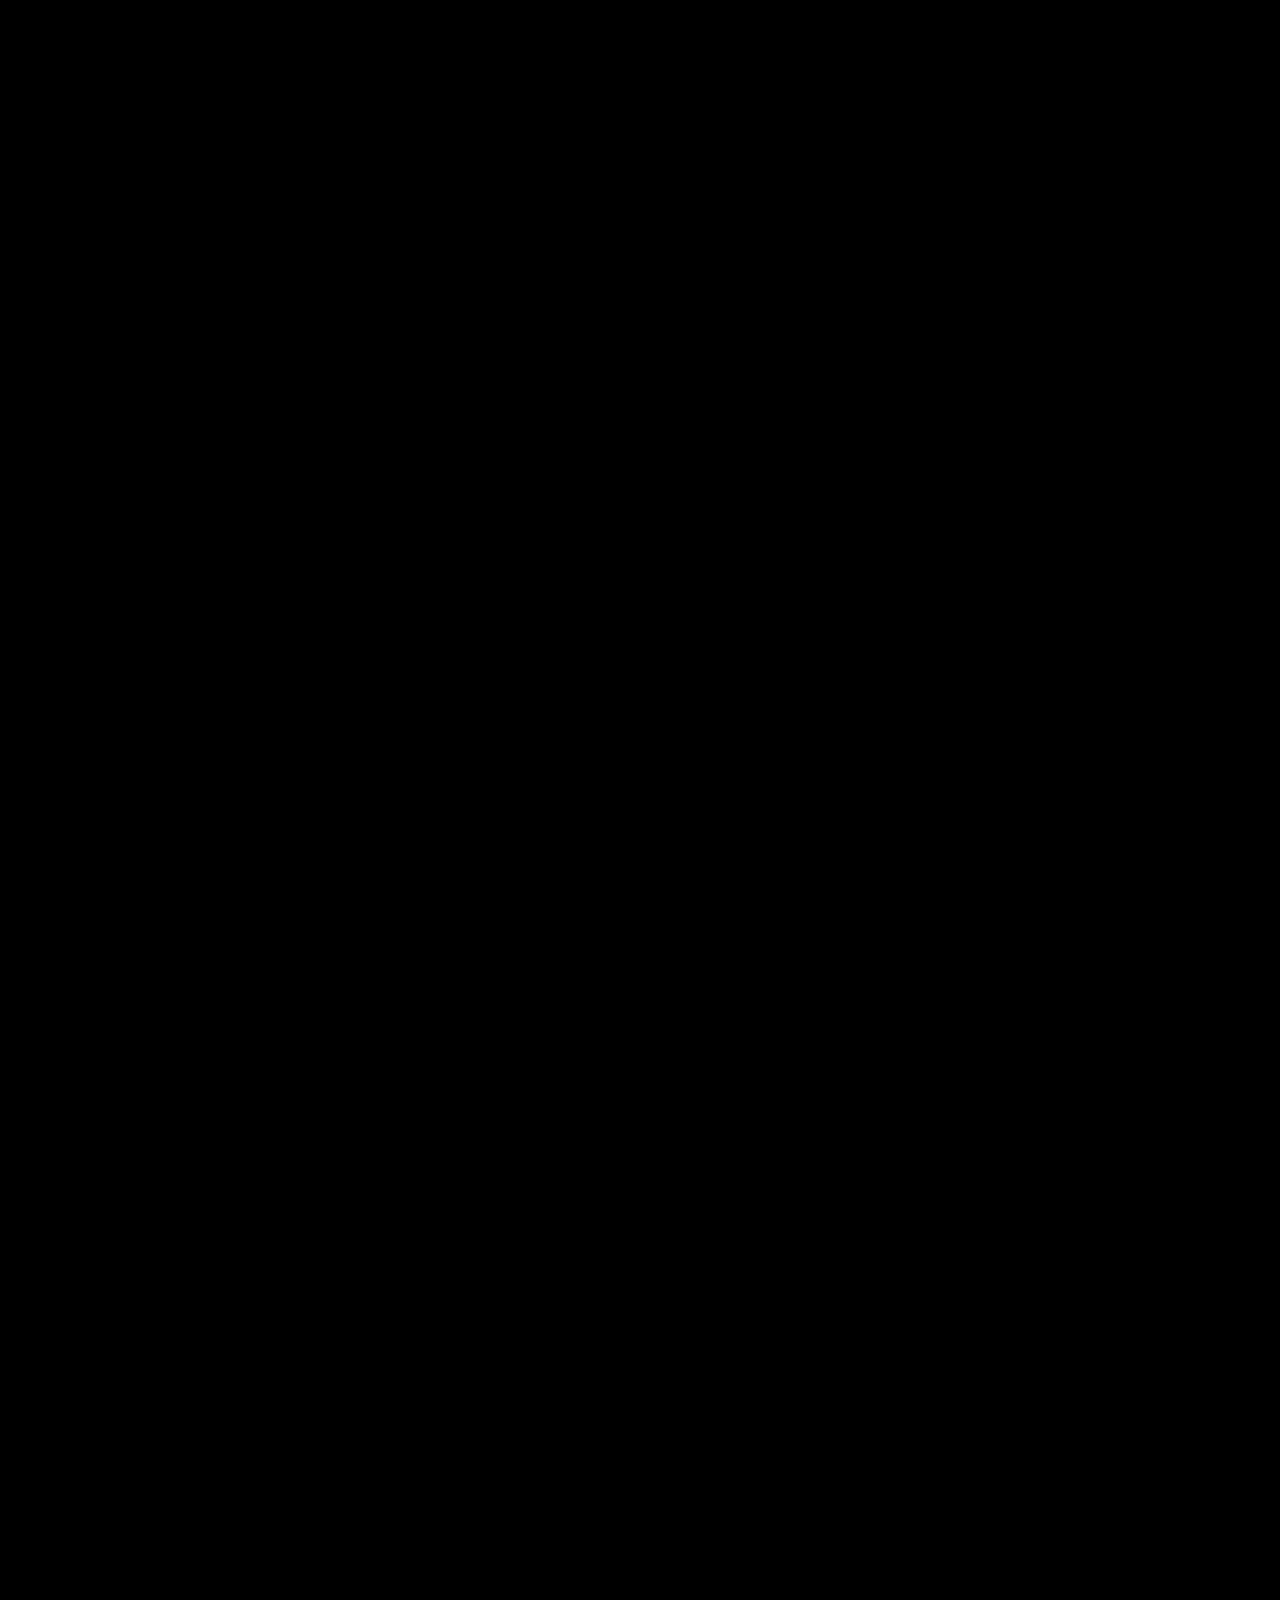
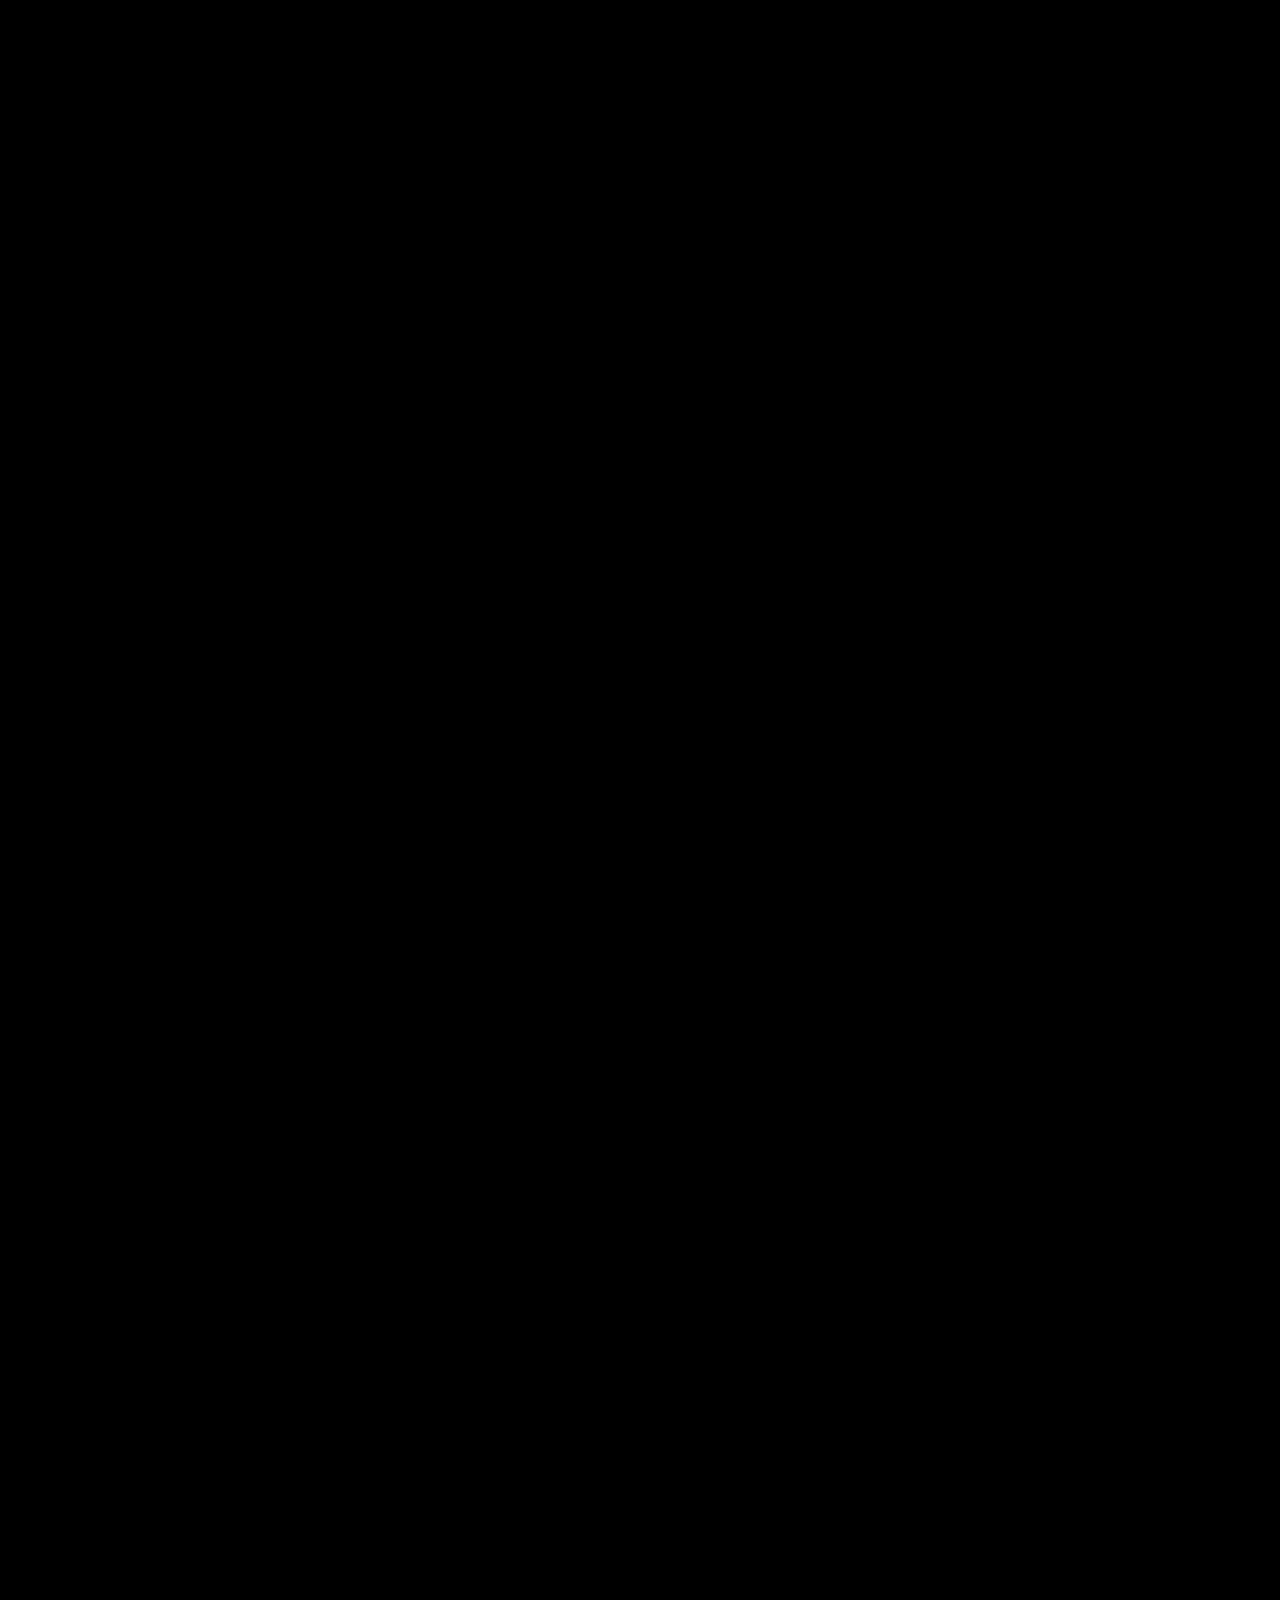
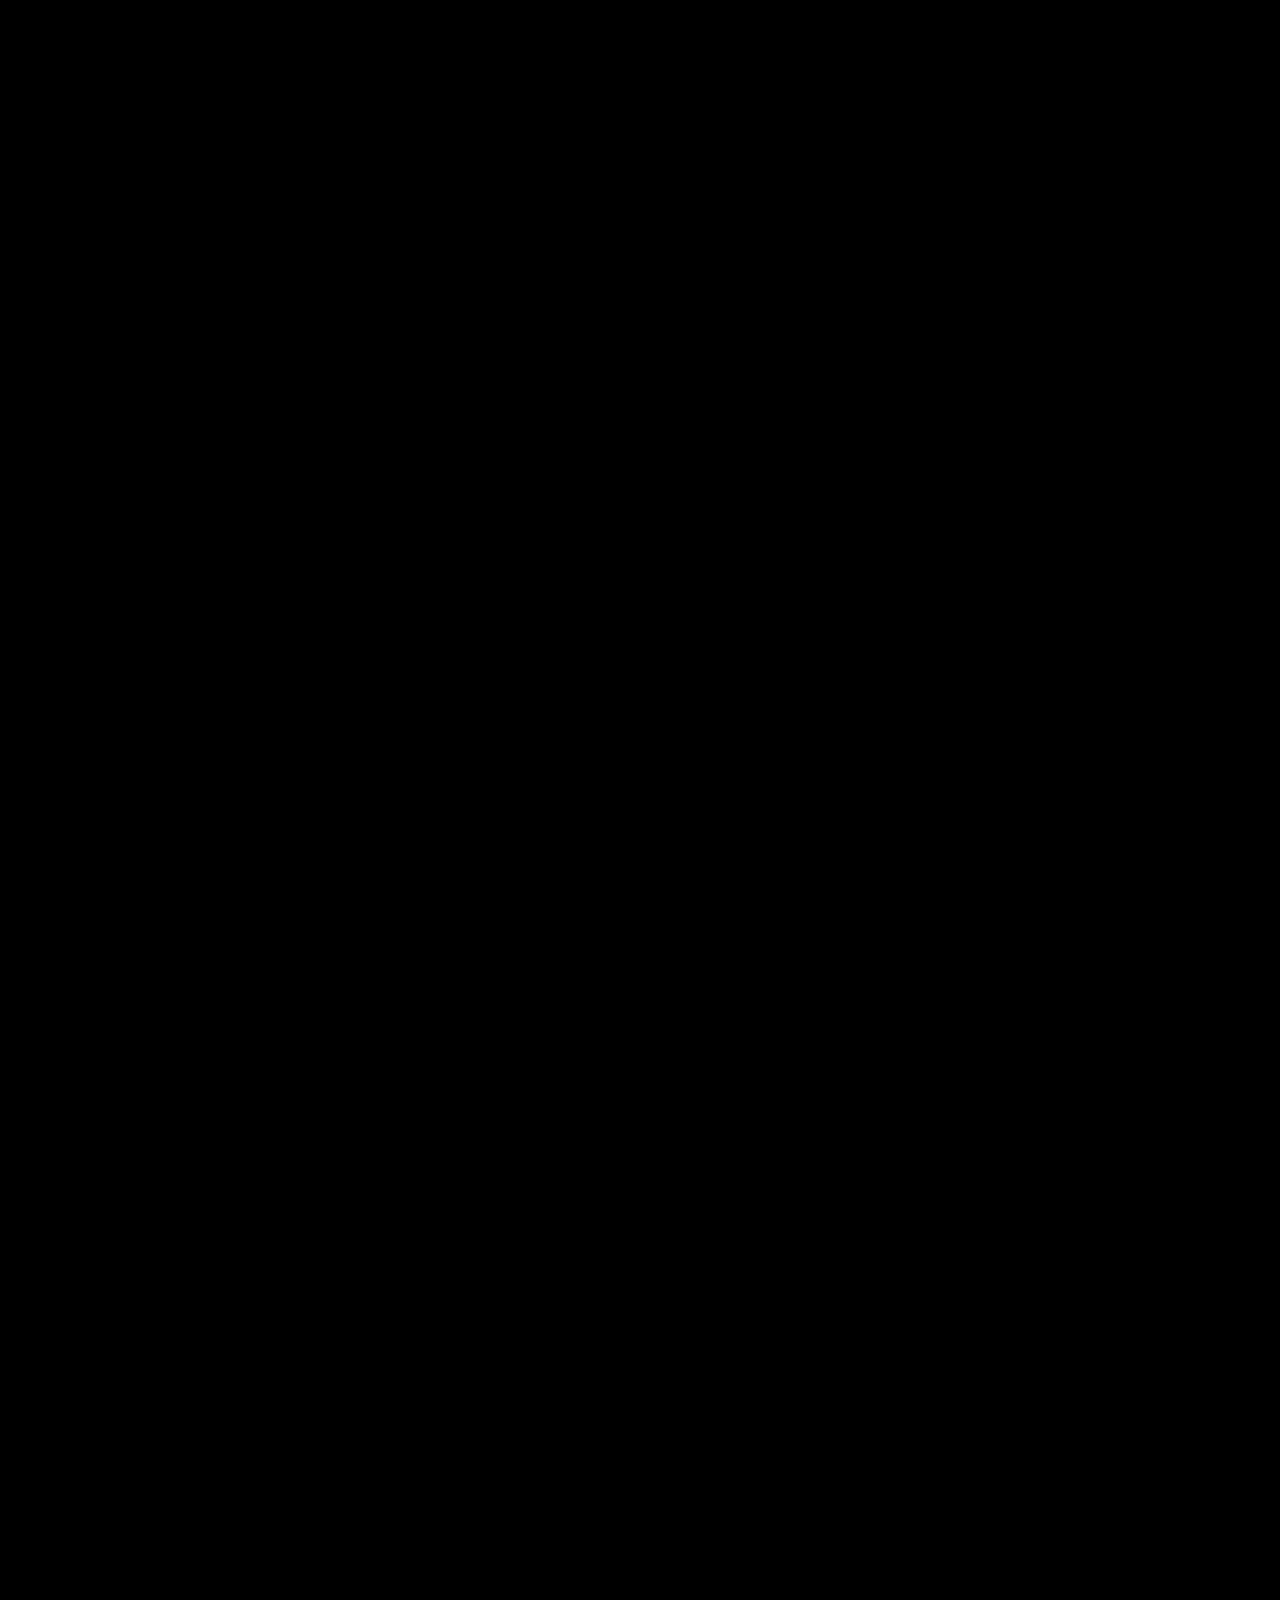
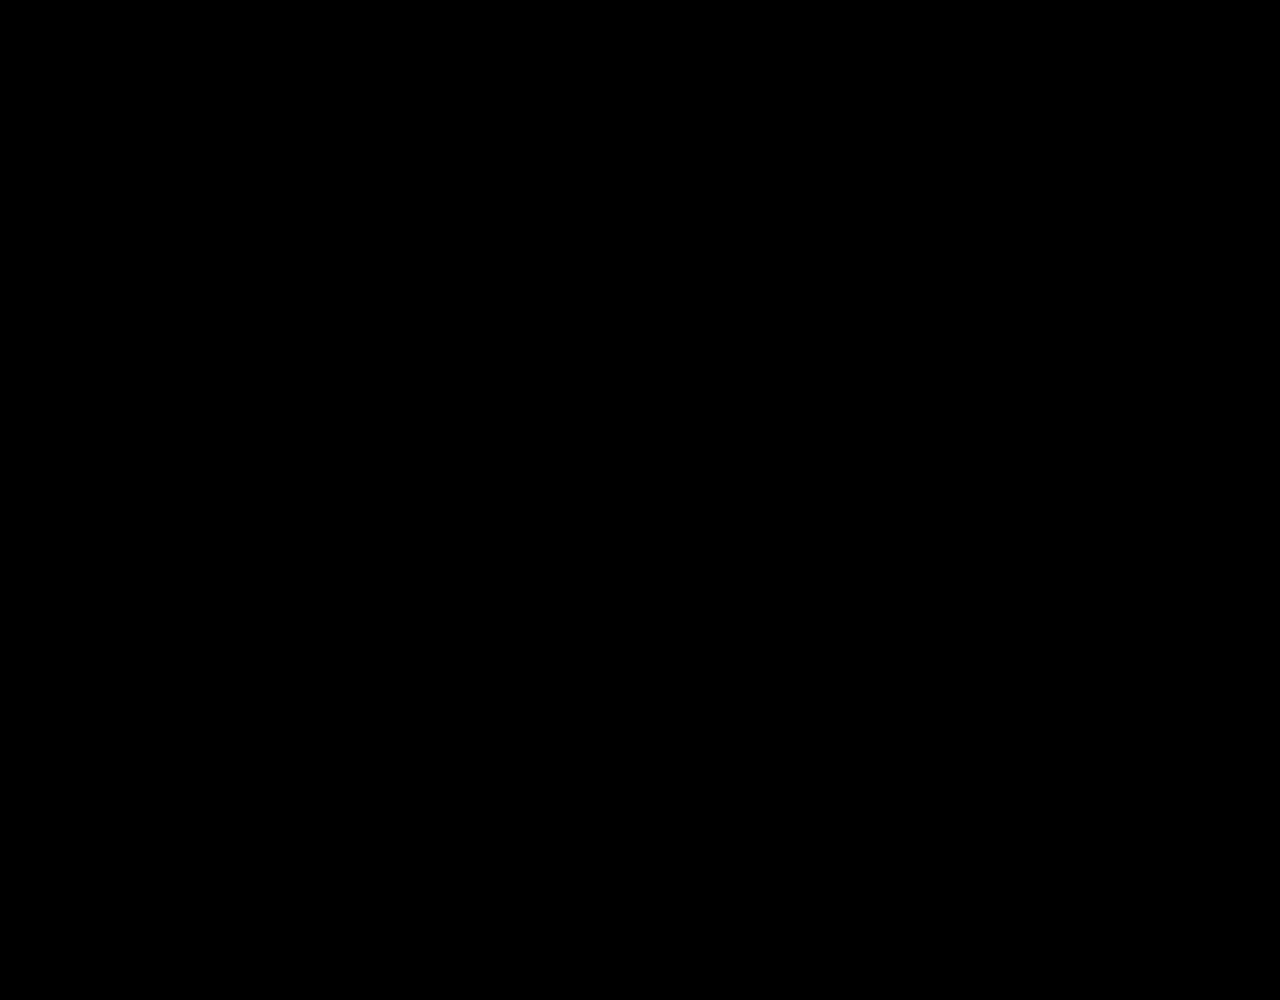
==== commit 4ccfd8ab: "Add hero button, update big CTA states, replace intro video - Hero: Button / Aperture (Geist Mono la" ====
--- a/index.html
+++ b/index.html
@@ -6,6 +6,7 @@
   <title>Qboltz — Where machines think with photons</title>
   <meta name="description" content="Qboltz is building a new kind of co-processor for decisions that can't wait." />
   <link rel="preload" href="assets/fonts/HostGrotesk-latin.woff2" as="font" type="font/woff2" crossorigin />
+  <link rel="preload" href="assets/fonts/GeistMono-latin.woff2" as="font" type="font/woff2" crossorigin />
   <link rel="stylesheet" href="assets/css/style.css" />
 </head>
 <body class="is-intro">
@@ -30,9 +31,20 @@
           <source src="assets/video/hero.mp4" type="video/mp4" />
         </video>
         <div class="board board--contain">
-          <div class="hero__content">
-            <img class="hero__logo" src="assets/icons/logo-hero.svg" width="207.437" height="36.273" alt="Qboltz" />
-            <h1 class="hero__title">Where machines<br />think with photons.</h1>
+          <div class="hero__shift">
+            <div class="hero__content">
+              <div class="hero__brand">
+                <img class="hero__logo" src="assets/icons/logo-hero.svg" width="200.811" height="35.114" alt="Qboltz" />
+                <h1 class="hero__title">Where machines<br />think with photons.</h1>
+              </div>
+              <a class="btn-aperture" href="#contact" data-goto="f8">
+                <span class="btn-aperture__body"><span class="btn-aperture__label" data-roll>TALK TO US</span></span>
+                <img class="btn-aperture__corner btn-aperture__corner--tl" src="assets/icons/corner-tl.svg" width="8" height="8" alt="" />
+                <img class="btn-aperture__corner btn-aperture__corner--tr" src="assets/icons/corner-tr.svg" width="8" height="8" alt="" />
+                <img class="btn-aperture__corner btn-aperture__corner--bl" src="assets/icons/corner-bl.svg" width="8" height="8" alt="" />
+                <img class="btn-aperture__corner btn-aperture__corner--br" src="assets/icons/corner-br.svg" width="8" height="8" alt="" />
+              </a>
+            </div>
           </div>
         </div>
       </section>
@@ -58,7 +70,12 @@
           <p class="final__title grad-text grad-text--c">Co-processor for the<br />quickest decisions.</p>
           <div class="final__cta">
             <a class="cta-btn" href="#contact">
-              <img class="cta-btn__bg" src="assets/images/button-bg.png" alt="" aria-hidden="true" />
+              <span class="cta-btn__fill" aria-hidden="true">
+                <img class="cta-btn__bg" src="assets/images/button-bg.png" alt="" />
+                <img class="cta-btn__bg cta-btn__bg--hover" src="assets/images/button-bg-hover.png" alt="" />
+                <span class="cta-btn__tint"></span>
+                <span class="cta-btn__shade"></span>
+              </span>
               <span class="cta-btn__inner">
                 <span class="cta-btn__icon"><img src="assets/icons/plus.svg" width="18" height="18" alt="" /></span>
                 <span class="cta-btn__label" data-roll>Talk to us</span>
--- a/assets/css/style.css
+++ b/assets/css/style.css
@@ -12,6 +12,13 @@
   font-display: swap;
   src: url("../fonts/HostGrotesk-latin-ext.woff2") format("woff2");
   unicode-range: U+0100-02BA, U+02BD-02C5, U+02C7-02CC, U+02CE-02D7, U+02DD-02FF, U+0304, U+0308, U+0329, U+1D00-1DBF, U+1E00-1E9F, U+1EF2-1EFF, U+2020, U+20A0-20AB, U+20AD-20C4, U+2113, U+2C60-2C7F, U+A720-A7FF;
+}
+@font-face {
+  font-family: "Geist Mono";
+  font-style: normal;
+  font-weight: 100 900;
+  font-display: swap;
+  src: url("../fonts/GeistMono-latin.woff2") format("woff2");
 }
 @font-face {
   font-family: "Host Grotesk";
@@ -189,36 +196,87 @@
   pointer-events: none;
 }
 
-/* Frame 2147226041 (769:748): x 335, y 412, 750 × 230.27 */
+/* Scroll-driven wrapper: keeps the text block larger than the shrinking card (frames 3–4) */
+.hero__shift {
+  position: absolute;
+  inset: 0;
+  transform-origin: 720px 505.4px; /* center of the text block */
+}
+
+/* Frame 2147226041 (816:4124): y 338.84, 726 × 333.11, centered horizontally
+   (Figma has it at x 324.3, i.e. 33px left of center) */
 .hero__content {
   position: absolute;
-  left: 335px;
-  top: 412px;
-  width: 750px;
+  left: 357px;
+  top: 338.839px;
+  width: 726px;
   display: flex;
   flex-direction: column;
   align-items: center;
   justify-content: center;
-  gap: 40px;
+  gap: 60px;
   opacity: 0;
   transform: translateY(16px);
   transition: opacity 1.2s cubic-bezier(.22, .61, .36, 1), transform 1.2s cubic-bezier(.22, .61, .36, 1);
 }
 .is-revealed .hero__content { opacity: 1; transform: none; }
 
-.hero__logo { width: 207.437px; height: 36.273px; }
+.hero__brand {
+  display: flex;
+  flex-direction: column;
+  align-items: center;
+  gap: 24px;
+}
+
+.hero__logo { width: 200.811px; height: 35.114px; }
 
 .hero__title {
   font-weight: 400;
-  font-size: 86.031px;
+  font-size: 83.283px;
   line-height: 0.9;
   text-align: center;
   white-space: nowrap;
   color: transparent;
-  background-image: linear-gradient(86.37949870837723deg, #fff 16.491%, rgba(255, 255, 255, 0.8) 65.741%, rgba(255, 255, 255, 0.1) 98.313%);
+  background-image: linear-gradient(86.40183851591054deg, #fff 16.491%, rgba(255, 255, 255, 0.8) 65.741%, rgba(255, 255, 255, 0.1) 98.313%);
   -webkit-background-clip: text;
   background-clip: text;
 }
+
+/* Button / Aperture (816:4129): 190 × 64, padding 6 */
+.btn-aperture {
+  position: relative;
+  display: flex;
+  align-items: flex-start;
+  padding: 6px;
+  color: var(--white);
+}
+.btn-aperture__body {
+  display: flex;
+  align-items: center;
+  height: 52px;
+  padding: 0 24px;
+  overflow: hidden;
+  background: rgba(255, 255, 255, 0.12);
+  -webkit-backdrop-filter: blur(50px);
+  backdrop-filter: blur(50px);
+  transition: background-color 0.3s ease;
+}
+.btn-aperture:hover .btn-aperture__body,
+.btn-aperture:focus-visible .btn-aperture__body { background: rgba(255, 255, 255, 0.2); }
+.btn-aperture__label {
+  width: 130px; /* Figma hugs the label without the trailing letter-spacing */
+  font-family: "Geist Mono", ui-monospace, monospace;
+  font-weight: 500;
+  font-size: 16px;
+  line-height: 21px;
+  letter-spacing: 3.68px;
+  white-space: nowrap;
+}
+.btn-aperture__corner { position: absolute; width: 8px; height: 8px; }
+.btn-aperture__corner--tl { left: 0; top: 0; }
+.btn-aperture__corner--tr { right: 0; top: 0; }
+.btn-aperture__corner--bl { left: 0; bottom: 0; }
+.btn-aperture__corner--br { right: 0; bottom: 0; }
 
 /* --------------------------------------------------------------------------
    Scenes (frames 4–8)
@@ -354,19 +412,41 @@
   isolation: isolate;
 }
 /* image fill spans the whole node under the 2px stroke, like in Figma */
-.cta-btn__bg {
+.cta-btn__fill {
   position: absolute;
   left: -2px;
   top: -2px;
   width: 438px;
   height: 148px;
-  object-fit: fill;
   border-radius: 32px;
+  overflow: hidden;
+  isolation: isolate;
   pointer-events: none;
-  transition: transform 0.6s cubic-bezier(.22, .61, .36, 1);
   z-index: -1;
 }
-.cta-btn:hover .cta-btn__bg { transform: scale(1.04); }
+.cta-btn__bg,
+.cta-btn__tint,
+.cta-btn__shade {
+  position: absolute;
+  inset: 0;
+  width: 100%;
+  height: 100%;
+  border-radius: 32px;
+  transition: opacity 0.5s cubic-bezier(.22, .61, .36, 1);
+}
+.cta-btn__bg { object-fit: fill; }
+/* State=Default: image + rgba(0,50,167,.5) soft-light */
+.cta-btn__tint { background: rgba(0, 50, 167, 0.5); mix-blend-mode: soft-light; }
+/* State=Hover: darker image + rgba(0,0,0,.6) */
+.cta-btn__bg--hover,
+.cta-btn__shade { opacity: 0; }
+.cta-btn__shade { background: rgba(0, 0, 0, 0.6); }
+.cta-btn:hover .cta-btn__bg--hover,
+.cta-btn:hover .cta-btn__shade,
+.cta-btn:focus-visible .cta-btn__bg--hover,
+.cta-btn:focus-visible .cta-btn__shade { opacity: 1; }
+.cta-btn:hover .cta-btn__tint,
+.cta-btn:focus-visible .cta-btn__tint { opacity: 0; }
 .cta-btn__inner {
   display: flex;
   align-items: center;
@@ -598,6 +678,8 @@
 .menu-item:focus-visible .roll__ch,
 .btn-framed:hover .roll__ch,
 .btn-framed:focus-visible .roll__ch,
+.btn-aperture:hover .roll__ch,
+.btn-aperture:focus-visible .roll__ch,
 .cta-btn:hover .roll__ch,
 .cta-btn:focus-visible .roll__ch { transform: translateY(-100%); }
 
